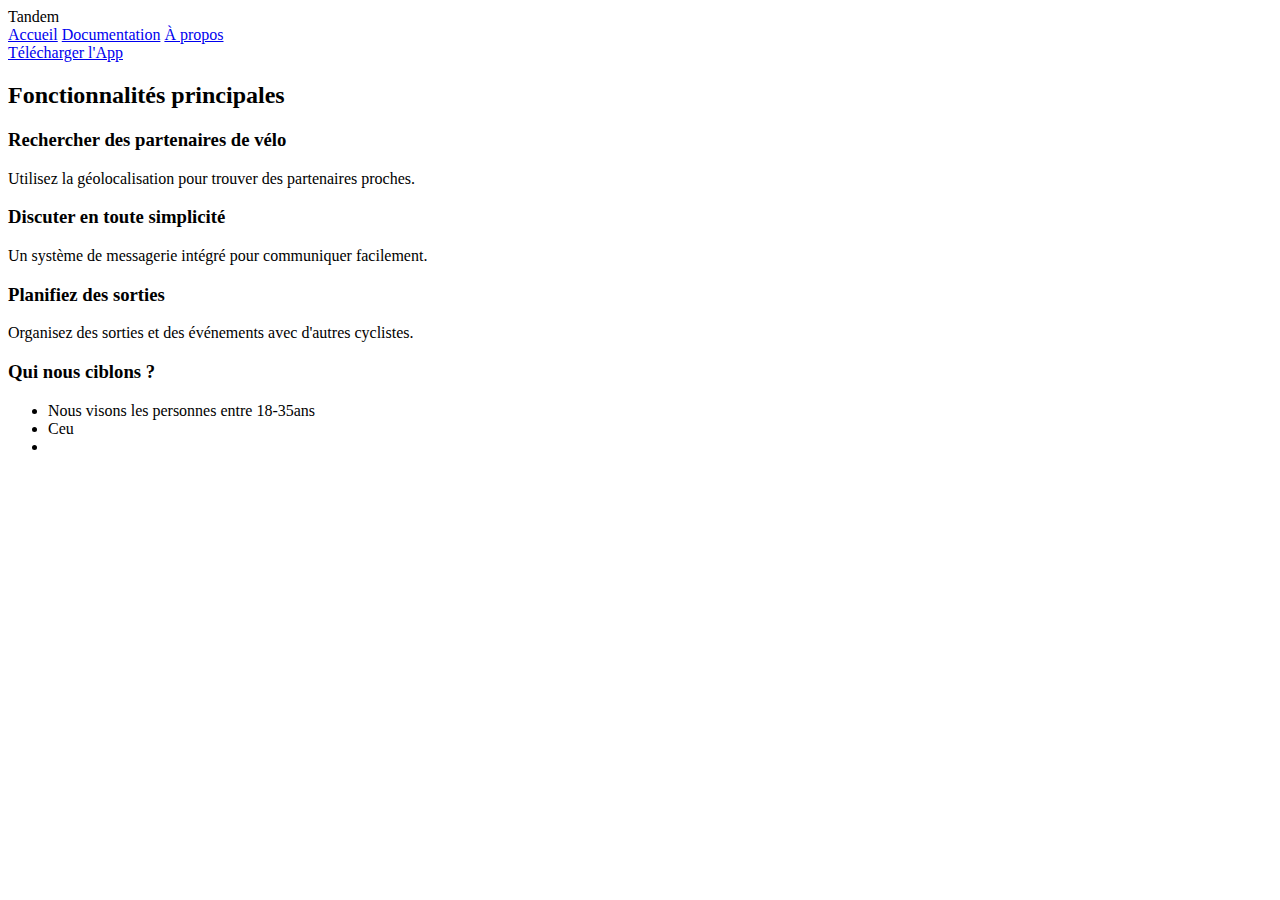
==== doc.html @ 04543745 "UPJ3" ====
<!DOCTYPE html>
<html>
  <head>
    <meta charset="utf-8" />
    <meta name="viewport" content="width=device-width" />
    <title>Projet - Documentation</title>
    <link href="style.css" rel="stylesheet" type="text/css" />
    <link href="doc.css" rel="stylesheet" type="text/css" />
  </head>
  <header class="header">
    <div class="container">
      <div class="logo">Tandem</div>
      <nav class="nav">
        <a href="#">Accueil</a>
        <a href="#">Documentation</a>
        <a href="#">À propos</a>
      </nav>
      <a href="#">Télécharger l'App</a>
    </div>
  </header>

  <section id="fonction">
    <h2>Fonctionnalités principales</h2>
    <div>
      <article>
        <h3>Rechercher des partenaires de vélo</h3>
        <p>Utilisez la géolocalisation pour trouver des partenaires proches.</p>
      </article>
      <article>
        <h3>Discuter en toute simplicité</h3>
        <p>Un système de messagerie intégré pour communiquer facilement.</p>
      </article>
      <article>
        <h3>Planifiez des sorties</h3>
        <p>Organisez des sorties et des événements avec d'autres cyclistes.</p>
      </article>
    </div>
  </section>



  <section id="Cibles">
    <h3>Qui nous ciblons ?</h3>
    <ul>
       <li>Nous visons les personnes entre 18-35ans</li>
       <li>Ceu</li>
       <li></li>
      
    </ul>

   

 </section>


  












</html>
---- style.css ----
:root{
  --primary-color: #;
  
  
}

html {
  height: 100%;
  width: 100%;
}
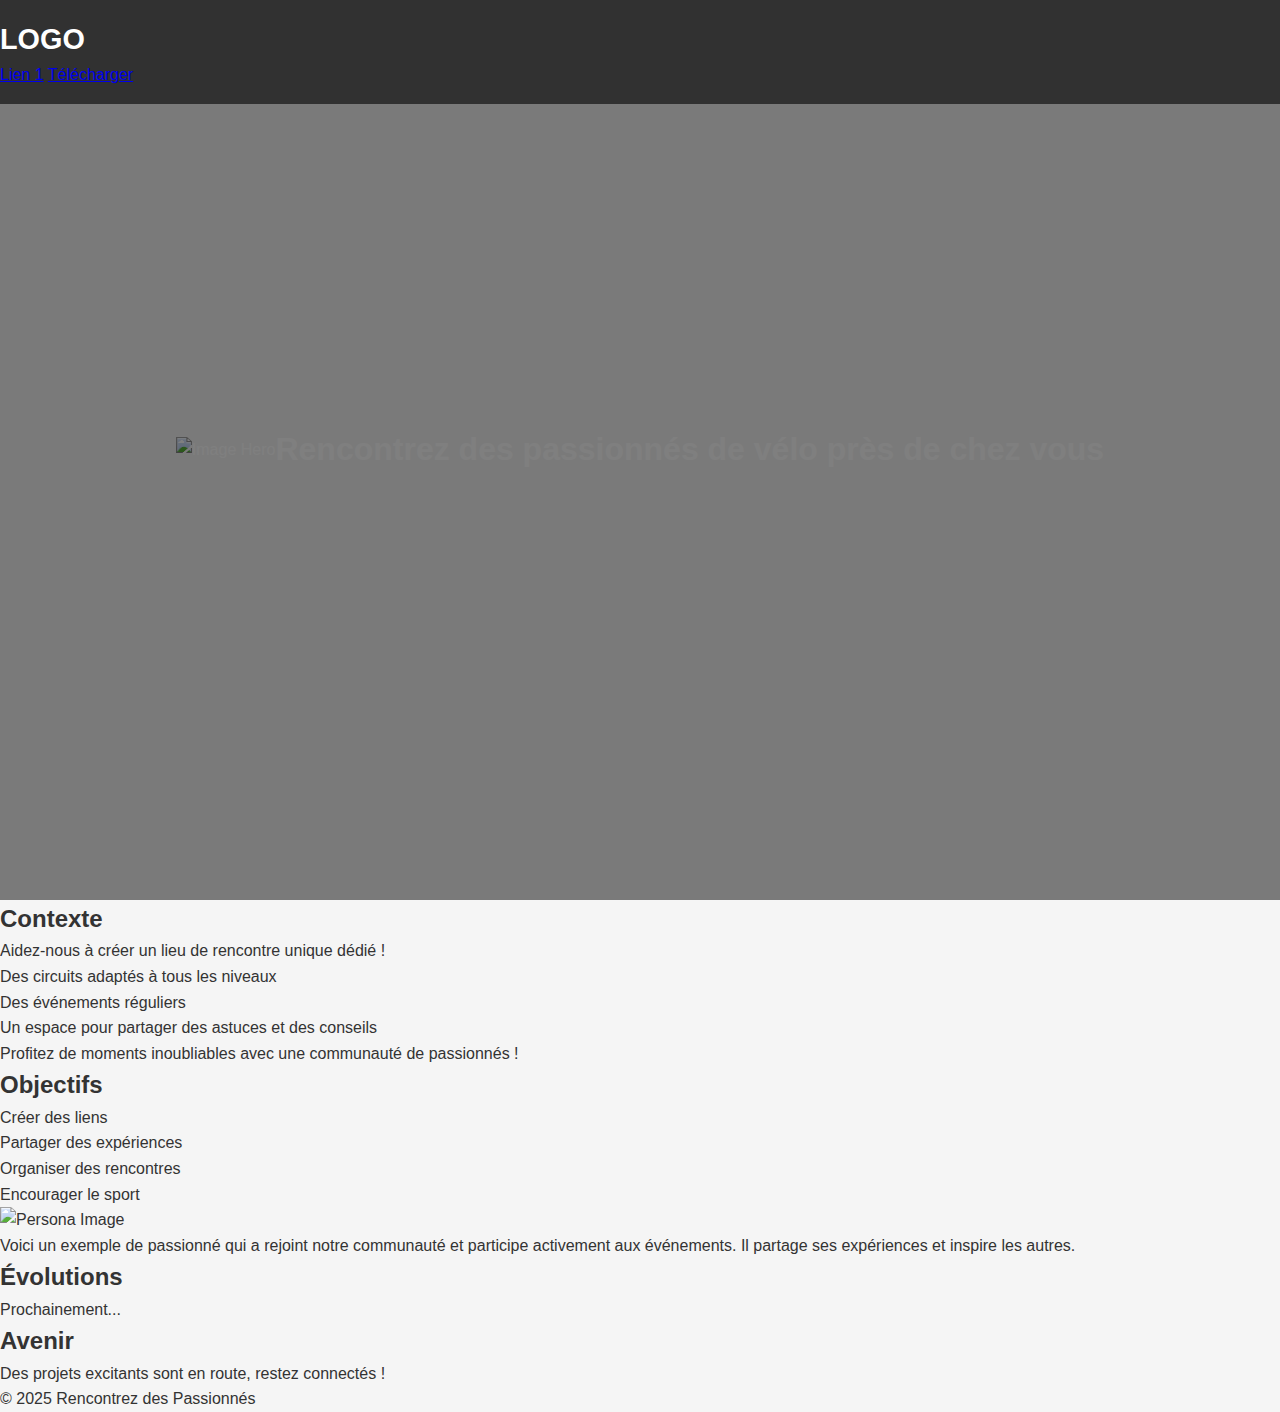
==== commit 55440014: "update J4" ====
--- a/doc.html
+++ b/doc.html
@@ -1,69 +1,63 @@
-<!DOCTYPE html>
-<html>
-  <head>
-    <meta charset="utf-8" />
-    <meta name="viewport" content="width=device-width" />
-    <title>Projet - Documentation</title>
-    <link href="style.css" rel="stylesheet" type="text/css" />
-    <link href="doc.css" rel="stylesheet" type="text/css" />
-  </head>
-  <header class="header">
-    <div class="container">
-      <div class="logo">Tandem</div>
-      <nav class="nav">
-        <a href="#">Accueil</a>
-        <a href="#">Documentation</a>
-        <a href="#">À propos</a>
-      </nav>
-      <a href="#">Télécharger l'App</a>
-    </div>
-  </header>
+<html lang="fr">
+<head>
+    <meta charset="UTF-8">
+    <meta name="viewport" content="width=device-width, initial-scale=1.0">
+    <title>Rencontrez des Passionnés</title>
+    <link rel="stylesheet" href="style.css">
+</head>
+<body>
+    <header class="header">
+        <div class="logo">LOGO</div>
+        <nav>
+            <a href="#">Lien 1</a>
+            <a href="#">Télécharger</a>
+        </nav>
+    </header>
 
-  <section id="fonction">
-    <h2>Fonctionnalités principales</h2>
-    <div>
-      <article>
-        <h3>Rechercher des partenaires de vélo</h3>
-        <p>Utilisez la géolocalisation pour trouver des partenaires proches.</p>
-      </article>
-      <article>
-        <h3>Discuter en toute simplicité</h3>
-        <p>Un système de messagerie intégré pour communiquer facilement.</p>
-      </article>
-      <article>
-        <h3>Planifiez des sorties</h3>
-        <p>Organisez des sorties et des événements avec d'autres cyclistes.</p>
-      </article>
-    </div>
-  </section>
+    <section class="hero">
+        <img src="https://via.placeholder.com/1200x400" alt="Image Hero">
+        <div class="hero-text">
+            <h1>Rencontrez des passionnés de vélo près de chez vous</h1>
+        </div>
+    </section>
 
+    <section class="context">
+        <h2>Contexte</h2>
+        <p>Aidez-nous à créer un lieu de rencontre unique dédié !</p>
+        <ul>
+            <li>Des circuits adaptés à tous les niveaux</li>
+            <li>Des événements réguliers</li>
+            <li>Un espace pour partager des astuces et des conseils</li>
+        </ul>
+        <p>Profitez de moments inoubliables avec une communauté de passionnés !</p>
+    </section>
 
+    <section class="goals">
+        <h2>Objectifs</h2>
+        <div class="goals-container">
+            <div class="goal">Créer des liens</div>
+            <div class="goal">Partager des expériences</div>
+            <div class="goal">Organiser des rencontres</div>
+            <div class="goal">Encourager le sport</div>
+        </div>
+        <div class="persona">
+            <img src="https://via.placeholder.com/300x200" alt="Persona Image">
+            <p>Voici un exemple de passionné qui a rejoint notre communauté et participe activement aux événements. Il partage ses expériences et inspire les autres.</p>
+        </div>
+    </section>
 
-  <section id="Cibles">
-    <h3>Qui nous ciblons ?</h3>
-    <ul>
-       <li>Nous visons les personnes entre 18-35ans</li>
-       <li>Ceu</li>
-       <li></li>
-      
-    </ul>
+    <section class="evolutions">
+        <h2>Évolutions</h2>
+        <p>Prochainement...</p>
+    </section>
 
-   
+    <section class="avenir">
+        <h2>Avenir</h2>
+        <p>Des projets excitants sont en route, restez connectés !</p>
+    </section>
 
- </section>
-
-
-  
-
-
-
-
-
-
-
-
-
-
-
-
-</html>
+    <footer class="footer">
+        <p>&copy; 2025 Rencontrez des Passionnés</p>
+    </footer>
+</body>
+</html>--- a/style.css
+++ b/style.css
@@ -1,11 +1,226 @@
-:root{
-  --primary-color: #;
-  
-  
-}
-
-html {
+/* RESET DE BASE */
+* {
+  margin: 0;
+  padding: 0;
+  box-sizing: border-box;
+  scroll-behavior: smooth; /* Défilement doux */
+}
+
+body {
+  font-family: Arial, sans-serif;
+  line-height: 1.6;
+  color: #333;
+  background-color: #f5f5f5;
+  margin: 0;
+  overflow-x: hidden; /* Pas de défilement horizontal */
+}
+
+/* CONTAINER */
+.container {
+  width: 90%;
+  max-width: 1200px;
+  margin: 0 auto;
+}
+
+/* HEADER */
+.header {
+  position: absolute; /* Navigation par-dessus la Hero */
+  top: 0;
+  left: 0;
+  width: 100%;
+  background: rgba(0, 0, 0, 0.6); /* Semi-transparent */
+  padding: 1rem 0;
+  color: white;
+  z-index: 10; /* S'assurer qu'elle reste au-dessus */
+  transition: background 0.3s ease; /* Effet au défilement */
+}
+
+.header.scrolled {
+  background: rgba(0, 0, 0, 0.9); /* Plus foncé en défilement */
+  box-shadow: 0 2px 5px rgba(0, 0, 0, 0.2);
+}
+
+.header .container {
+  display: flex;
+  justify-content: space-between;
+  align-items: center;
+}
+
+.header .logo {
+  font-size: 1.8rem;
+  font-weight: bold;
+  transition: color 0.3s ease;
+}
+
+.header.scrolled .logo {
+  color: #58C1B2; /* Change la couleur quand on défile */
+}
+
+.header .nav {
+  display: flex;
+}
+
+.header .nav a {
+  color: white;
+  text-decoration: none;
+  margin: 0 1rem;
+  font-size: 1rem;
+  transition: color 0.3s ease;
+}
+
+.header.scrolled .nav a {
+  color: #58C1B2;
+}
+
+.header .nav a:hover {
+  text-decoration: underline;
+}
+
+/* SECTION HERO */
+.hero {
+  position: relative;
+  height: 100vh;
+  background: url('images/hero-background.jpg') no-repeat center center/cover;
+  color: white;
+  display: flex;
+  justify-content: center;
+  align-items: center;
+  text-align: center;
+  padding: 2rem;
+}
+
+.hero::before {
+  content: "";
+  position: absolute;
+  top: 0;
+  left: 0;
+  width: 100%;
   height: 100%;
-  width: 100%;
-}
-
+  background: rgba(0, 0, 0, 0.5);
+  z-index: 1;
+}
+
+.hero h2,
+.hero p,
+.hero .btn-group {
+  position: relative;
+  z-index: 2;
+  opacity: 0; /* Masqué par défaut */
+  transform: translateY(20px); /* Décalage vertical initial */
+  animation: fadeIn 1s ease forwards; /* Animation d'apparition */
+}
+
+.hero h2 {
+  font-size: 3rem;
+  margin-bottom: 1rem;
+  animation-delay: 0.3s;
+}
+
+.hero .hero-subtitle {
+  font-size: 1.2rem;
+  margin-bottom: 2rem;
+  animation-delay: 0.6s;
+}
+
+.hero .btn-group a {
+  display: inline-block;
+  background: white;
+  color: #58C1B2;
+  padding: 0.8rem 1.5rem;
+  margin: 0.5rem;
+  text-decoration: none;
+  font-weight: bold;
+  border-radius: 5px;
+  transition: background 0.3s ease, transform 0.3s ease;
+  animation-delay: 0.9s;
+}
+
+.hero .btn-group a:hover {
+  background: #44A89A;
+  color: white;
+  transform: scale(1.1); /* Agrandit légèrement */
+}
+
+/* SECTION FONCTIONNALITÉS */
+.features {
+  background: #f9f9f9;
+  padding: 3rem 1rem;
+  opacity: 0; /* Masqué par défaut */
+  transform: translateY(20px); /* Décalage initial */
+  animation: fadeIn 1.5s ease forwards; /* Apparition progressive */
+}
+
+.features h2 {
+  text-align: center;
+  margin-bottom: 2rem;
+  font-size: 2rem;
+}
+
+.features-grid {
+  display: grid;
+  grid-template-columns: repeat(auto-fit, minmax(300px, 1fr));
+  gap: 2rem;
+}
+
+.feature-item {
+  text-align: center;
+  background: white;
+  padding: 1.5rem;
+  border-radius: 10px;
+  box-shadow: 0 4px 6px rgba(0, 0, 0, 0.1);
+  transition: transform 0.3s ease, box-shadow 0.3s ease;
+}
+
+.feature-item:hover {
+  transform: translateY(-10px); /* Légèrement en hauteur */
+  box-shadow: 0 6px 10px rgba(0, 0, 0, 0.2);
+}
+
+.feature-item img {
+  max-width: 60px;
+  margin-bottom: 1rem;
+}
+
+.feature-item h3 {
+  font-size: 1.2rem;
+  margin-bottom: 1rem;
+}
+
+/* SECTION AVIS */
+.reviews {
+  background: #f9f9f9;
+  padding: 3rem 1rem;
+  opacity: 0; /* Masqué par défaut */
+  transform: translateY(20px); /* Décalage initial */
+  animation: fadeIn 1.5s ease forwards; /* Apparition progressive */
+}
+
+.review {
+  background: white;
+  padding: 1.5rem;
+  border-radius: 10px;
+  display: flex;
+  align-items: center;
+  box-shadow: 0 4px 6px rgba(0, 0, 0, 0.1);
+  transition: transform 0.3s ease;
+}
+
+.review:hover {
+  transform: scale(1.05); /* Zoom léger */
+}
+
+.review img {
+  width: 80px;
+  height: 80px;
+  border-radius: 50%;
+  object-fit: cover;
+  margin-right: 1rem;
+}
+
+/* ANIMATIONS */
+@keyframes fadeIn {
+  to {
+    opacity: 1;
+    transform: translateY(0);
+  }
+}
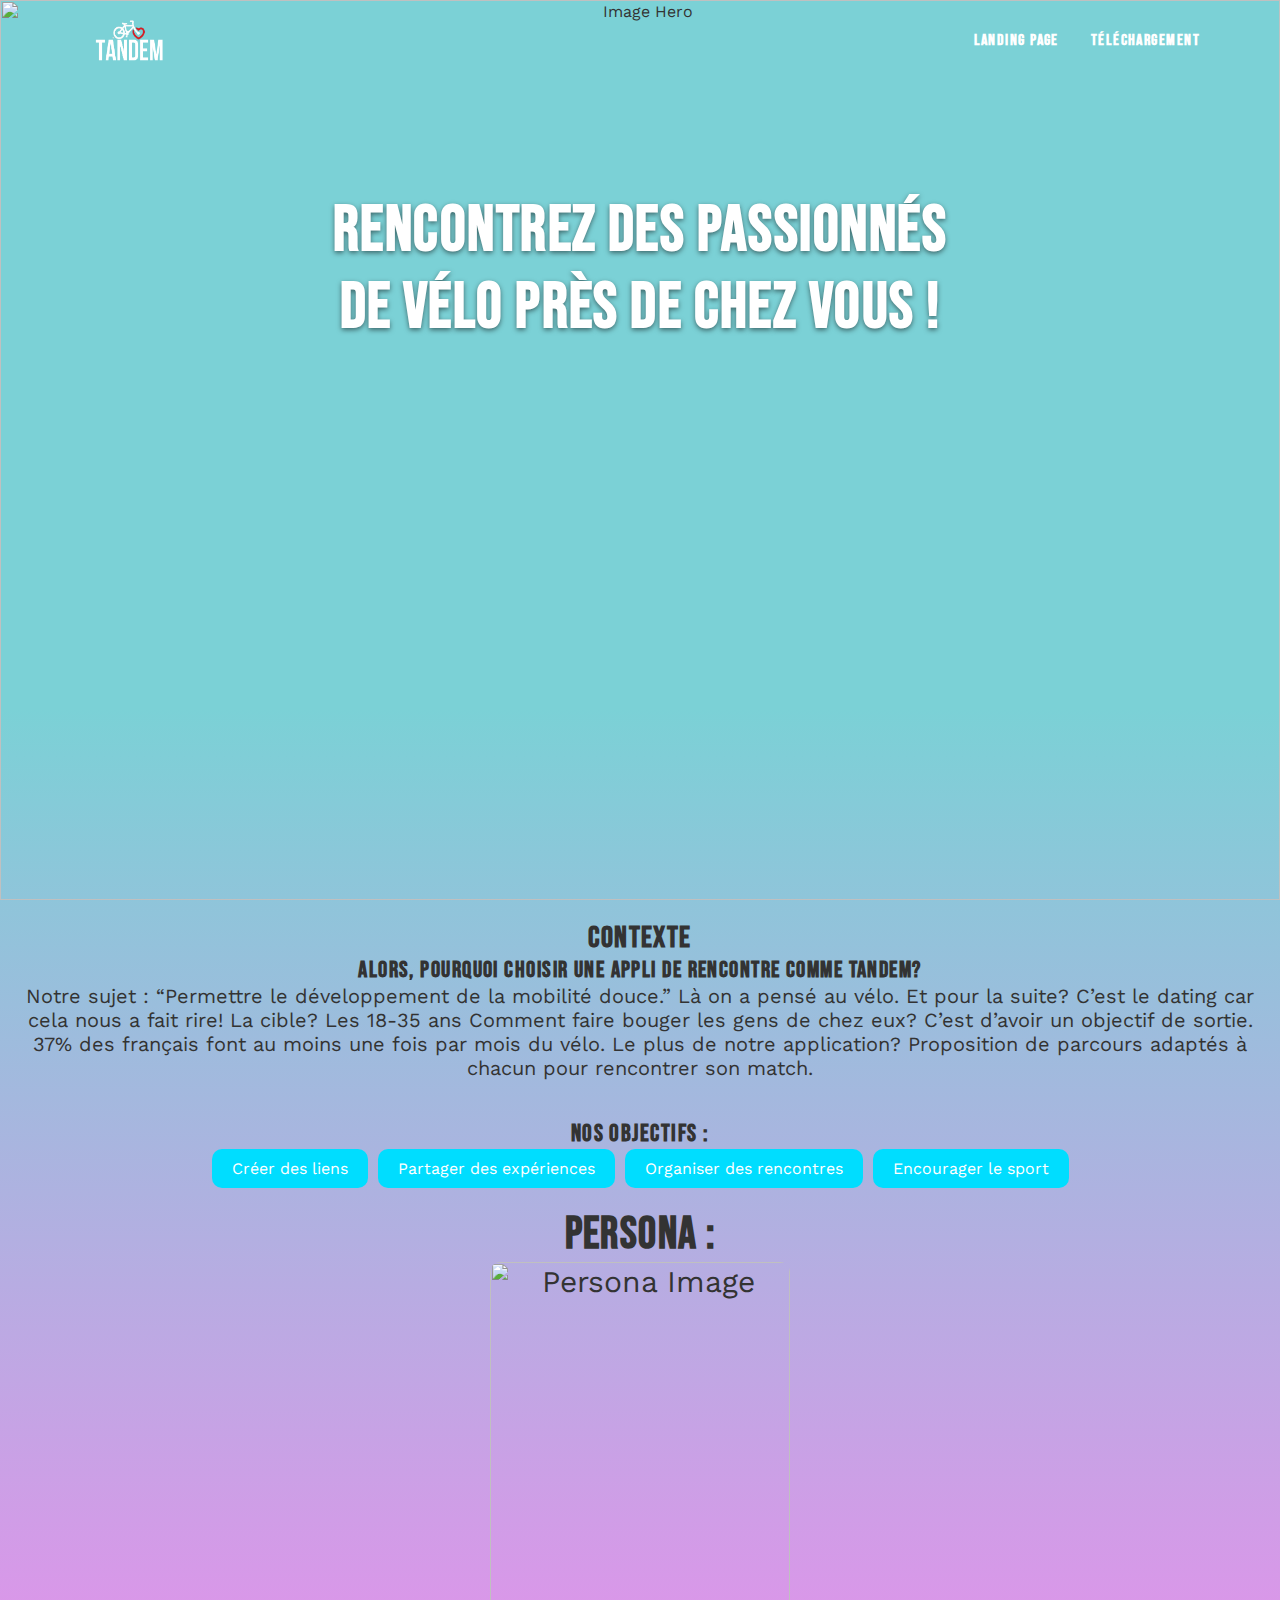
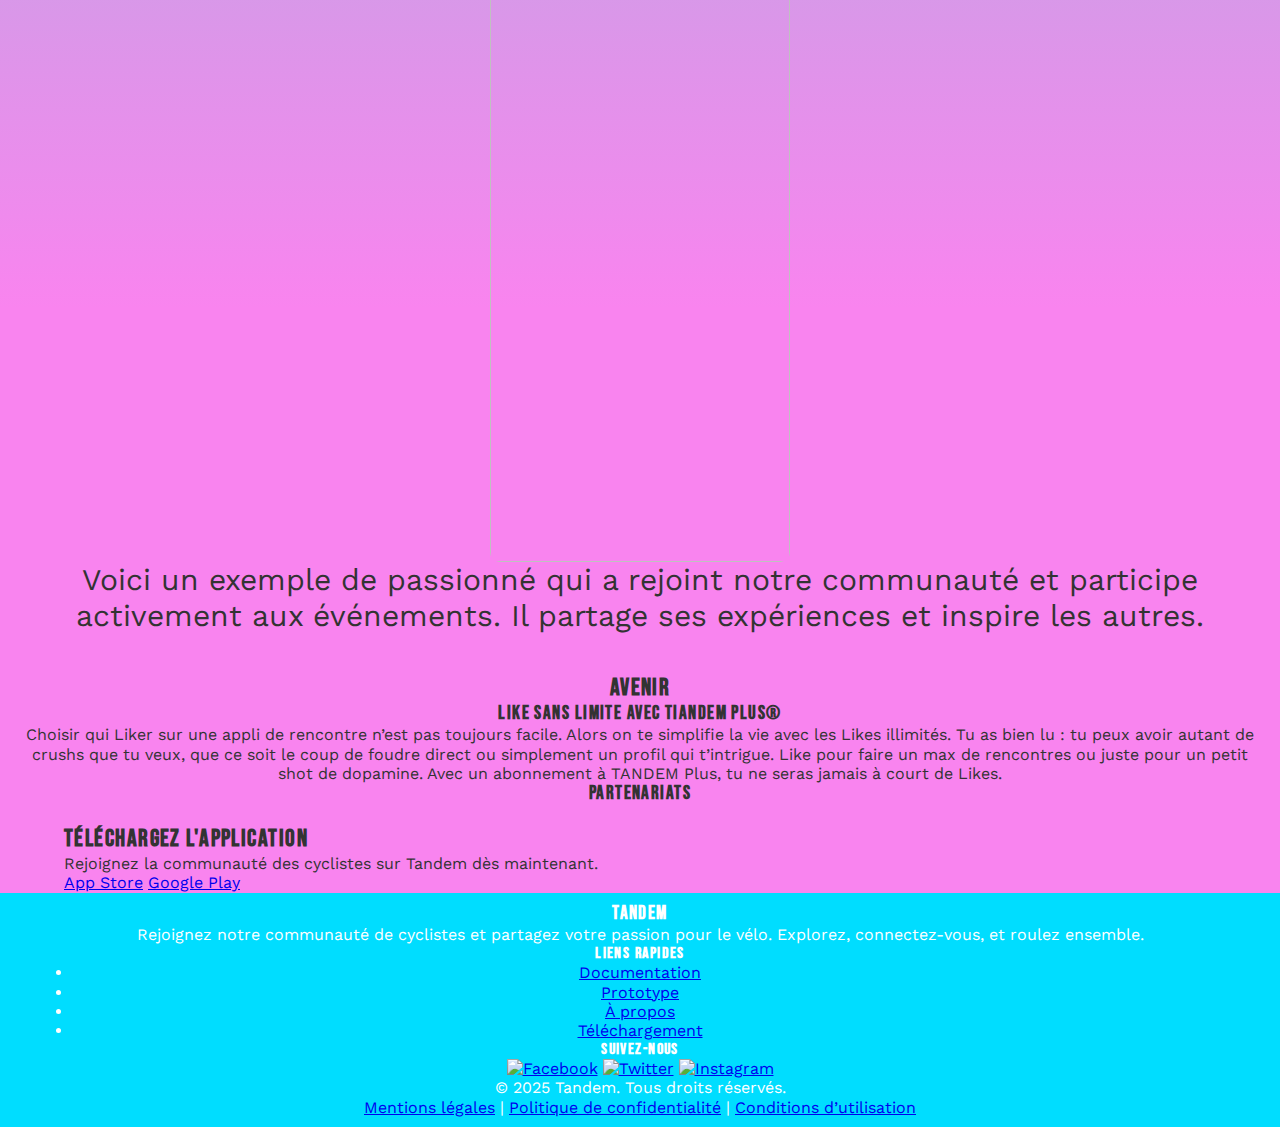
==== commit 6615e5ec: "upJ5" ====
--- a/doc.html
+++ b/doc.html
@@ -3,37 +3,49 @@
     <meta charset="UTF-8">
     <meta name="viewport" content="width=device-width, initial-scale=1.0">
     <title>Rencontrez des Passionnés</title>
+    <link rel="stylesheet" href="doc.css">
     <link rel="stylesheet" href="style.css">
 </head>
 <body>
-    <header class="header">
-        <div class="logo">LOGO</div>
-        <nav>
-            <a href="#">Lien 1</a>
-            <a href="#">Télécharger</a>
-        </nav>
-    </header>
+      <header class="header">
+    <div class="container">
+      <img src="images/logo.png" alt="Logo Tandem" class="logo">
+      <nav class="nav">
+        <a href="index.html">Landing page</a>
+        <a href="#download">Téléchargement</a>
+      </nav>
+    </div>
+  </header>
 
     <section class="hero">
-        <img src="https://via.placeholder.com/1200x400" alt="Image Hero">
+        <img src="https://i.ibb.co/S7x0X6sx/E13-BC124-74-B0-402-A-ABCC-D6-E49-F638827.jpg" alt="Image Hero">
         <div class="hero-text">
-            <h1>Rencontrez des passionnés de vélo près de chez vous</h1>
+            <h1>Rencontrez des passionnés de vélo près de chez vous !</h1>
         </div>
     </section>
 
     <section class="context">
         <h2>Contexte</h2>
-        <p>Aidez-nous à créer un lieu de rencontre unique dédié !</p>
-        <ul>
-            <li>Des circuits adaptés à tous les niveaux</li>
-            <li>Des événements réguliers</li>
-            <li>Un espace pour partager des astuces et des conseils</li>
-        </ul>
-        <p>Profitez de moments inoubliables avec une communauté de passionnés !</p>
+        <h3>Alors, pourquoi choisir une appli de rencontre comme TANDEM? </h3>
+        <p>Notre sujet :  “Permettre le développement de la mobilité douce.” 
+          Là on a pensé au vélo. 
+          Et pour la suite?  C’est le dating car cela nous a fait rire! 
+          
+          La cible? Les 18-35 ans 
+          
+          Comment faire bouger les gens de chez eux? C’est d’avoir un objectif de sortie.  
+          
+          37% des français font au moins une fois par mois du vélo.
+          
+          Le plus de notre application?
+          
+           Proposition de parcours adaptés à chacun pour rencontrer son match. 
+          
+          </p>
     </section>
 
     <section class="goals">
-        <h2>Objectifs</h2>
+        <h2>Nos Objectifs :</h2>
         <div class="goals-container">
             <div class="goal">Créer des liens</div>
             <div class="goal">Partager des expériences</div>
@@ -41,23 +53,72 @@
             <div class="goal">Encourager le sport</div>
         </div>
         <div class="persona">
-            <img src="https://via.placeholder.com/300x200" alt="Persona Image">
+            <h2>Persona :</h2>
+            <img src="https://i.ibb.co/nMdPJXLh/image-removebg-preview.png" alt="Persona Image">
             <p>Voici un exemple de passionné qui a rejoint notre communauté et participe activement aux événements. Il partage ses expériences et inspire les autres.</p>
         </div>
     </section>
 
-    <section class="evolutions">
-        <h2>Évolutions</h2>
-        <p>Prochainement...</p>
-    </section>
-
     <section class="avenir">
         <h2>Avenir</h2>
-        <p>Des projets excitants sont en route, restez connectés !</p>
+        <h3>Like sans limite avec TiANDEM Plus®</h3>
+        <p>Choisir qui Liker sur une appli de rencontre n’est pas toujours facile. Alors on te simplifie la vie avec les Likes illimités. 
+          Tu as bien lu : tu peux avoir autant de crushs que tu veux, que ce soit le coup de foudre direct ou simplement un profil qui t’intrigue. Like pour faire un max de rencontres ou juste pour un petit shot de dopamine. Avec un abonnement à TANDEM Plus, tu ne seras jamais à court de Likes.</p>
+        <h3>PARTENARIATS  </h3>
+    
+        </section>
+
+    <section id="download" class="download">
+      <div class="container">
+        <h2>Téléchargez l'application</h2>
+        <p>Rejoignez la communauté des cyclistes sur Tandem dès maintenant.</p>
+        <div class="btn-group">
+          <a href="#" class="btn btn-secondary">App Store</a>
+          <a href="#" class="btn btn-secondary">Google Play</a>
+        </div>
+      </div>
     </section>
-
+  
     <footer class="footer">
-        <p>&copy; 2025 Rencontrez des Passionnés</p>
+      <div class="container">
+        <!-- Grille principale -->
+        <div class="footer-grid">
+          <!-- Bloc description -->
+          <div>
+            <h3>Tandem</h3>
+            <p>Rejoignez notre communauté de cyclistes et partagez votre passion pour le vélo. Explorez, connectez-vous, et roulez ensemble.</p>
+          </div>
+          <!-- Bloc liens rapides -->
+          <div>
+            <h4>Liens rapides</h4>
+            <ul>
+              <li><a href="#documentation">Documentation</a></li>
+              <li><a href="#prototype">Prototype</a></li>
+              <li><a href="#about">À propos</a></li>
+              <li><a href="#download">Téléchargement</a></li>
+            </ul>
+          </div>
+          <!-- Bloc réseaux sociaux -->
+          <div>
+            <h4>Suivez-nous</h4>
+            <div class="footer-social">
+              <a href="#"><img src="images/icon-facebook.png" alt="Facebook"></a>
+              <a href="#"><img src="images/icon-twitter.png" alt="Twitter"></a>
+              <a href="#"><img src="images/icon-instagram.png" alt="Instagram"></a>
+            </div>
+          </div>
+        </div>
+        <!-- Bas du footer -->
+        <div class="footer-bottom">
+          <p>&copy; 2025 Tandem. Tous droits réservés.</p>
+          <p>
+            <a href="#">Mentions légales</a> | 
+            <a href="#">Politique de confidentialité</a> | 
+            <a href="#">Conditions d’utilisation</a>
+          </p>
+        </div>
+      </div>
     </footer>
-</body>
-</html>+    
+  </body>
+  </html>--- a/doc.css
+++ b/doc.css
@@ -0,0 +1,131 @@
+/* Style.css */
+/*fedi nav*/
+/* HEADER */
+.header {
+  position: absolute; /* Navigation par-dessus la Hero */
+  top: 0;
+  left: 0;
+  width: 100%;
+  padding: 1rem 0;
+  z-index: 10; /* S'assurer qu'elle reste au-dessus */
+  transition: background 0.3s ease; /* Effet de transition pour le défilement */
+}
+
+.header .container {
+  display: flex;
+  justify-content: space-between; /* Espacement entre le logo et les liens */
+  align-items: center; /* Centre le contenu verticalement */
+}
+
+.header .logo {
+  height: 50px; /* Taille du logo */
+  padding-left: 30px;
+}
+
+.header .nav {
+  display: flex; /* Affiche les liens côte à côte */
+}
+
+.header .nav a {
+  color: white;
+  text-decoration: none;
+  margin: 0 1rem;
+  font-size: 1rem;
+  font-weight: bold;
+  position: relative; /* Nécessaire pour l'effet souligné */
+  transition: color 0.3s ease; /* Douce transition pour la couleur */
+}
+
+.header .nav a::after {
+  content: ""; /* Crée une ligne pour souligner */
+  position: absolute;
+  bottom: -5px; /* Position sous le texte */
+  left: 0;
+  width: 0; /* Ligne masquée par défaut */
+  height: 2px; /* Épaisseur de la ligne */
+  background: #58C1B2; /* Couleur de la ligne */
+  transition: width 0.3s ease; /* Animation de la largeur */
+}
+
+.header .nav a:hover::after {
+  width: 100%; /* Affiche la ligne au survol */
+}
+
+.header .nav a:hover {
+  color: #58C1B2; /* Change la couleur du texte au survol */
+}
+
+
+.hero {
+    position: relative;
+    text-align: center;
+}
+
+.hero img {
+    width: 100%;
+    height: auto;
+}
+
+.hero-text {
+    position: absolute;
+    top: 30%;
+    left: 50%;
+    font-size:  200%;
+    transform: translate(-50%, -50%);
+    color: white;
+    text-shadow: 0 2px 5px rgba(0, 0, 0, 0.5);
+}
+
+.context, .goals, .evolutions, .avenir {
+    padding: 20px;
+    text-align: center;
+}
+
+.context {
+    font-size: 20px;
+    text-align: center;
+}
+
+.context ul {
+    list-style: none;
+    padding: 0;
+    font-size: 30px;
+}
+
+.context ul li {
+    margin: 10px 0;
+    font-size: 25px;
+}
+
+.goals-container {
+    display: flex;
+    justify-content: center;
+    flex-wrap: wrap;
+    gap: 10px;
+}
+
+.goal {
+    background: linear-gradient(45deg, rgb(0, 221, 255), rgb(0, 221, 255));
+    color: white;
+    padding: 10px 20px;
+    border-radius: 10px;
+}
+
+.persona {
+    font-size: 30px;
+    margin-top: 20px;
+    text-align: center;
+}
+
+.persona img {
+    width: 100%;
+    max-width: 300px;
+    border-radius: 10px;
+}
+
+.footer {
+    background-color: rgb(0, 221, 255);
+    color: white;
+    padding: 10px;
+    text-align: center;
+}
--- a/style.css
+++ b/style.css
@@ -1,3 +1,7 @@
+
+@import url('https://fonts.googleapis.com/css2?family=Bebas+Neue&display=swap');
+@import url('https://fonts.googleapis.com/css2?family=Work+Sans:ital,wght@0,100..900;1,100..900&display=swap');
+
 /* RESET DE BASE */
 * {
   margin: 0;
@@ -6,14 +10,27 @@
   scroll-behavior: smooth; /* Défilement doux */
 }
 
+
+:root {
+  --font-family-title : "Bebas Neue", serif;
+  --font-family-text : "Work Sans", serif;
+}
+
 body {
-  font-family: Arial, sans-serif;
-  line-height: 1.6;
+  font-family: var(--font-family-text);
+  line-height: 1.2;
   color: #333;
-  background-color: #f5f5f5;
+  background: rgb(123,209,214);
+  background: linear-gradient(180deg, rgba(123,209,214,1) 26%, rgba(249,132,239,1) 70%);
   margin: 0;
   overflow-x: hidden; /* Pas de défilement horizontal */
 }
+
+h1, h2, h3, h4, h5, nav a{
+  font-family: var(--font-family-title);
+  letter-spacing: 0.09rem;
+}
+
 
 /* CONTAINER */
 .container {
@@ -21,206 +38,3 @@
   max-width: 1200px;
   margin: 0 auto;
 }
-
-/* HEADER */
-.header {
-  position: absolute; /* Navigation par-dessus la Hero */
-  top: 0;
-  left: 0;
-  width: 100%;
-  background: rgba(0, 0, 0, 0.6); /* Semi-transparent */
-  padding: 1rem 0;
-  color: white;
-  z-index: 10; /* S'assurer qu'elle reste au-dessus */
-  transition: background 0.3s ease; /* Effet au défilement */
-}
-
-.header.scrolled {
-  background: rgba(0, 0, 0, 0.9); /* Plus foncé en défilement */
-  box-shadow: 0 2px 5px rgba(0, 0, 0, 0.2);
-}
-
-.header .container {
-  display: flex;
-  justify-content: space-between;
-  align-items: center;
-}
-
-.header .logo {
-  font-size: 1.8rem;
-  font-weight: bold;
-  transition: color 0.3s ease;
-}
-
-.header.scrolled .logo {
-  color: #58C1B2; /* Change la couleur quand on défile */
-}
-
-.header .nav {
-  display: flex;
-}
-
-.header .nav a {
-  color: white;
-  text-decoration: none;
-  margin: 0 1rem;
-  font-size: 1rem;
-  transition: color 0.3s ease;
-}
-
-.header.scrolled .nav a {
-  color: #58C1B2;
-}
-
-.header .nav a:hover {
-  text-decoration: underline;
-}
-
-/* SECTION HERO */
-.hero {
-  position: relative;
-  height: 100vh;
-  background: url('images/hero-background.jpg') no-repeat center center/cover;
-  color: white;
-  display: flex;
-  justify-content: center;
-  align-items: center;
-  text-align: center;
-  padding: 2rem;
-}
-
-.hero::before {
-  content: "";
-  position: absolute;
-  top: 0;
-  left: 0;
-  width: 100%;
-  height: 100%;
-  background: rgba(0, 0, 0, 0.5);
-  z-index: 1;
-}
-
-.hero h2,
-.hero p,
-.hero .btn-group {
-  position: relative;
-  z-index: 2;
-  opacity: 0; /* Masqué par défaut */
-  transform: translateY(20px); /* Décalage vertical initial */
-  animation: fadeIn 1s ease forwards; /* Animation d'apparition */
-}
-
-.hero h2 {
-  font-size: 3rem;
-  margin-bottom: 1rem;
-  animation-delay: 0.3s;
-}
-
-.hero .hero-subtitle {
-  font-size: 1.2rem;
-  margin-bottom: 2rem;
-  animation-delay: 0.6s;
-}
-
-.hero .btn-group a {
-  display: inline-block;
-  background: white;
-  color: #58C1B2;
-  padding: 0.8rem 1.5rem;
-  margin: 0.5rem;
-  text-decoration: none;
-  font-weight: bold;
-  border-radius: 5px;
-  transition: background 0.3s ease, transform 0.3s ease;
-  animation-delay: 0.9s;
-}
-
-.hero .btn-group a:hover {
-  background: #44A89A;
-  color: white;
-  transform: scale(1.1); /* Agrandit légèrement */
-}
-
-/* SECTION FONCTIONNALITÉS */
-.features {
-  background: #f9f9f9;
-  padding: 3rem 1rem;
-  opacity: 0; /* Masqué par défaut */
-  transform: translateY(20px); /* Décalage initial */
-  animation: fadeIn 1.5s ease forwards; /* Apparition progressive */
-}
-
-.features h2 {
-  text-align: center;
-  margin-bottom: 2rem;
-  font-size: 2rem;
-}
-
-.features-grid {
-  display: grid;
-  grid-template-columns: repeat(auto-fit, minmax(300px, 1fr));
-  gap: 2rem;
-}
-
-.feature-item {
-  text-align: center;
-  background: white;
-  padding: 1.5rem;
-  border-radius: 10px;
-  box-shadow: 0 4px 6px rgba(0, 0, 0, 0.1);
-  transition: transform 0.3s ease, box-shadow 0.3s ease;
-}
-
-.feature-item:hover {
-  transform: translateY(-10px); /* Légèrement en hauteur */
-  box-shadow: 0 6px 10px rgba(0, 0, 0, 0.2);
-}
-
-.feature-item img {
-  max-width: 60px;
-  margin-bottom: 1rem;
-}
-
-.feature-item h3 {
-  font-size: 1.2rem;
-  margin-bottom: 1rem;
-}
-
-/* SECTION AVIS */
-.reviews {
-  background: #f9f9f9;
-  padding: 3rem 1rem;
-  opacity: 0; /* Masqué par défaut */
-  transform: translateY(20px); /* Décalage initial */
-  animation: fadeIn 1.5s ease forwards; /* Apparition progressive */
-}
-
-.review {
-  background: white;
-  padding: 1.5rem;
-  border-radius: 10px;
-  display: flex;
-  align-items: center;
-  box-shadow: 0 4px 6px rgba(0, 0, 0, 0.1);
-  transition: transform 0.3s ease;
-}
-
-.review:hover {
-  transform: scale(1.05); /* Zoom léger */
-}
-
-.review img {
-  width: 80px;
-  height: 80px;
-  border-radius: 50%;
-  object-fit: cover;
-  margin-right: 1rem;
-}
-
-/* ANIMATIONS */
-@keyframes fadeIn {
-  to {
-    opacity: 1;
-    transform: translateY(0);
-  }
-}
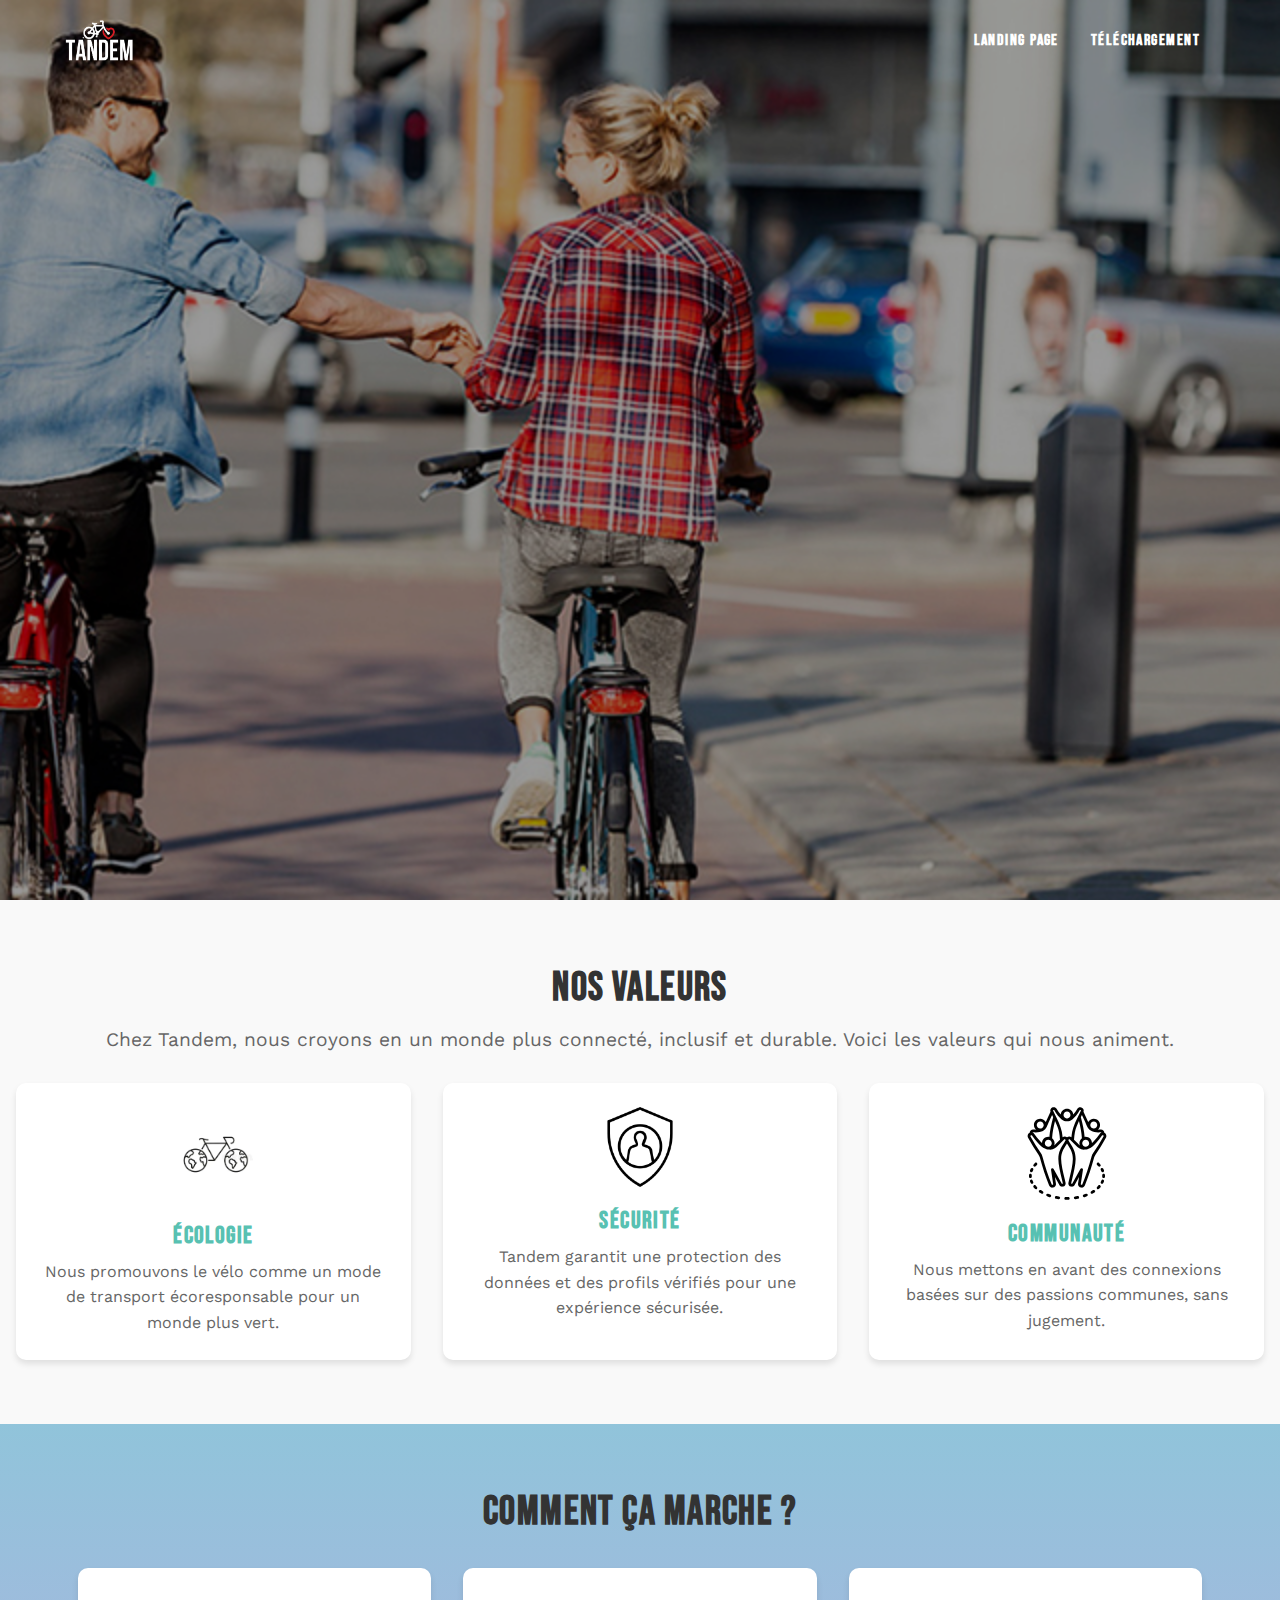
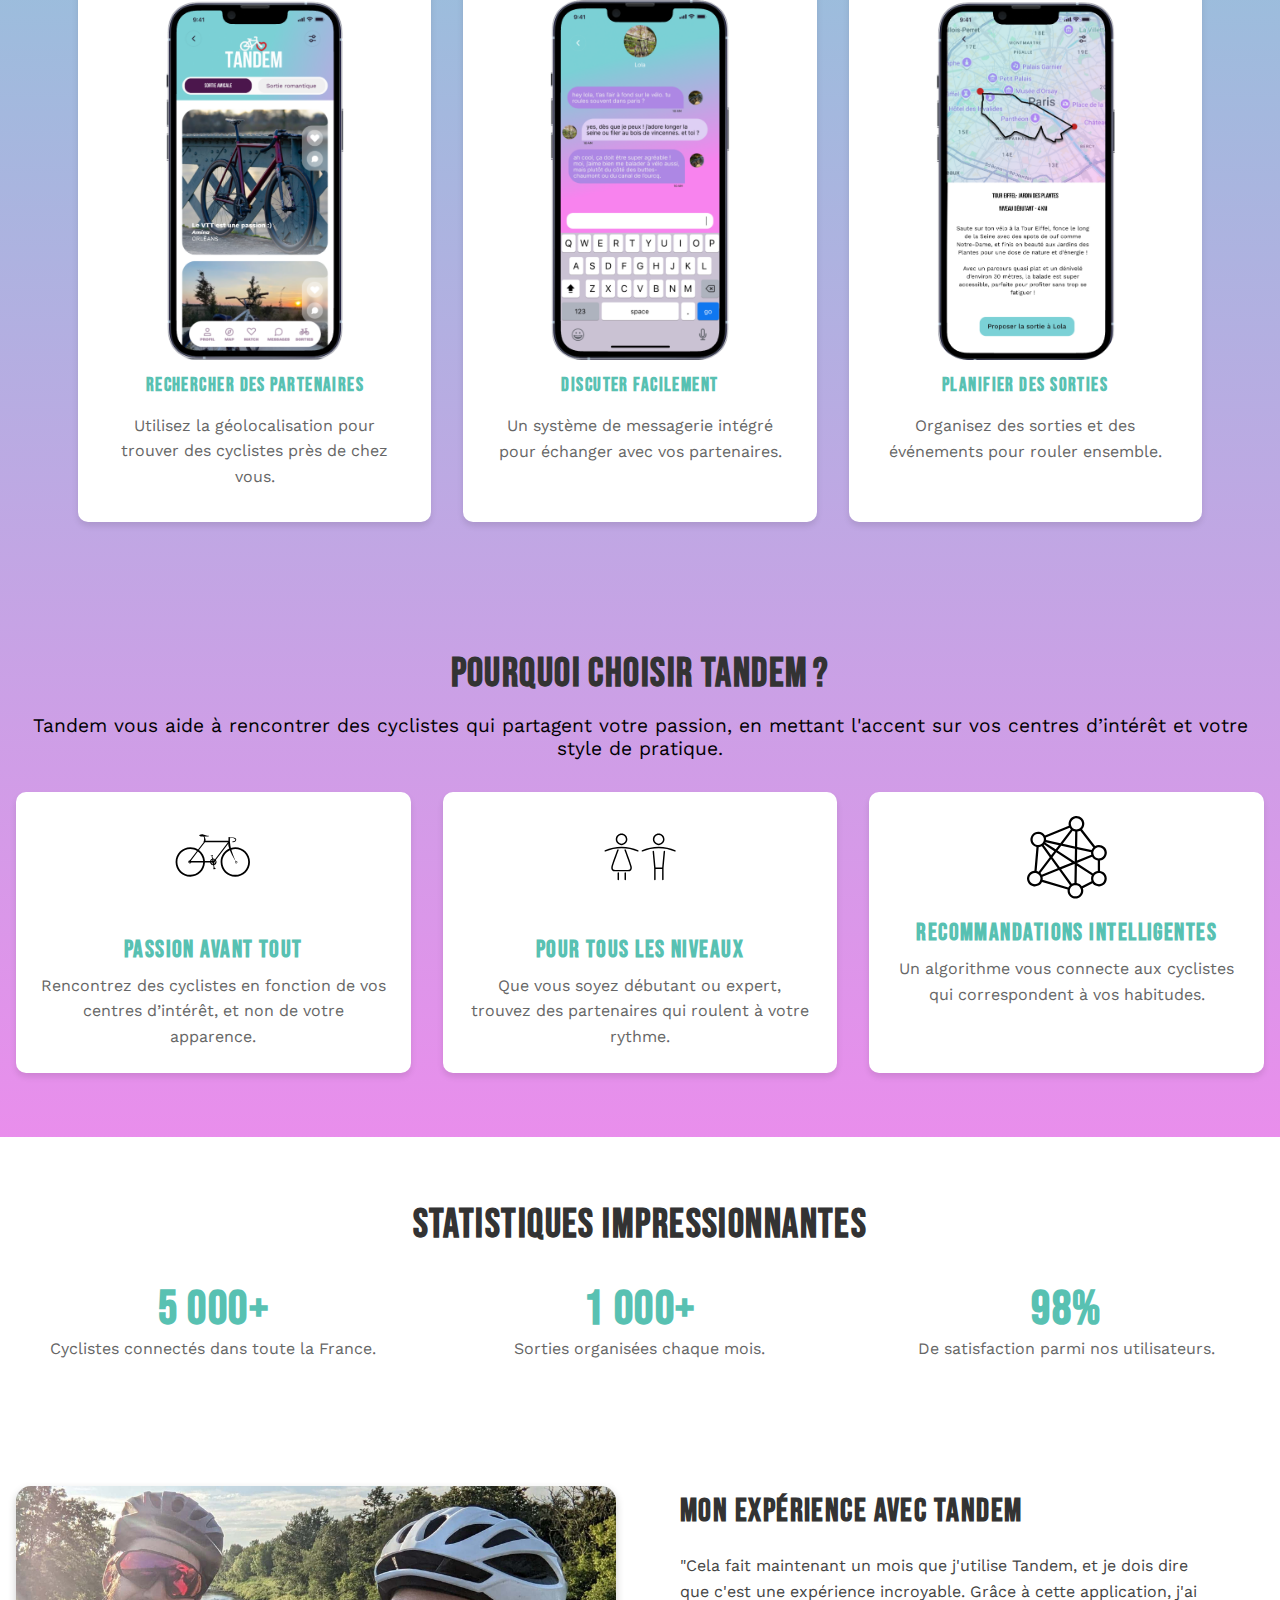
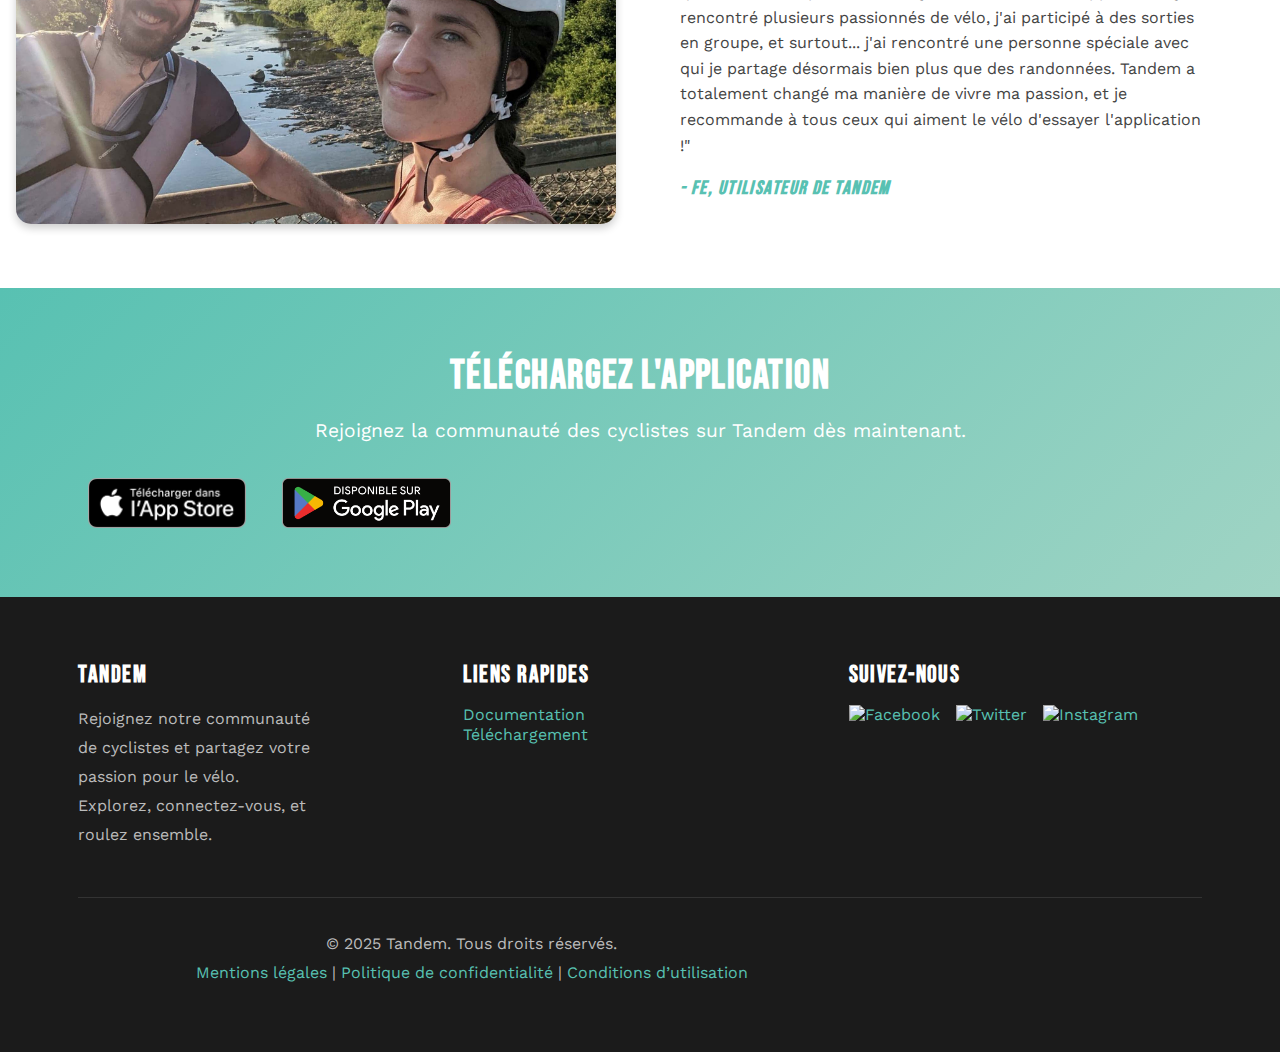
==== commit 83ebef2d: "push J6" ====
--- a/doc.html
+++ b/doc.html
@@ -1,13 +1,14 @@
+<!DOCTYPE html>
 <html lang="fr">
 <head>
-    <meta charset="UTF-8">
-    <meta name="viewport" content="width=device-width, initial-scale=1.0">
-    <title>Rencontrez des Passionnés</title>
-    <link rel="stylesheet" href="doc.css">
-    <link rel="stylesheet" href="style.css">
+  <meta charset="UTF-8">
+  <meta name="viewport" content="width=device-width, initial-scale=1.0">
+  <title>Tandem - Documentation</title>
+  <link rel="stylesheet" href="style.css">
+  <link rel="stylesheet" href="doc.css">
 </head>
 <body>
-      <header class="header">
+  <header class="header">
     <div class="container">
       <img src="images/logo.png" alt="Logo Tandem" class="logo">
       <nav class="nav">
@@ -17,108 +18,205 @@
     </div>
   </header>
 
-    <section class="hero">
-        <img src="https://i.ibb.co/S7x0X6sx/E13-BC124-74-B0-402-A-ABCC-D6-E49-F638827.jpg" alt="Image Hero">
-        <div class="hero-text">
-            <h1>Rencontrez des passionnés de vélo près de chez vous !</h1>
-        </div>
-    </section>
-
-    <section class="context">
-        <h2>Contexte</h2>
-        <h3>Alors, pourquoi choisir une appli de rencontre comme TANDEM? </h3>
-        <p>Notre sujet :  “Permettre le développement de la mobilité douce.” 
-          Là on a pensé au vélo. 
-          Et pour la suite?  C’est le dating car cela nous a fait rire! 
-          
-          La cible? Les 18-35 ans 
-          
-          Comment faire bouger les gens de chez eux? C’est d’avoir un objectif de sortie.  
-          
-          37% des français font au moins une fois par mois du vélo.
-          
-          Le plus de notre application?
-          
-           Proposition de parcours adaptés à chacun pour rencontrer son match. 
-          
-          </p>
-    </section>
-
-    <section class="goals">
-        <h2>Nos Objectifs :</h2>
-        <div class="goals-container">
-            <div class="goal">Créer des liens</div>
-            <div class="goal">Partager des expériences</div>
-            <div class="goal">Organiser des rencontres</div>
-            <div class="goal">Encourager le sport</div>
-        </div>
-        <div class="persona">
-            <h2>Persona :</h2>
-            <img src="https://i.ibb.co/nMdPJXLh/image-removebg-preview.png" alt="Persona Image">
-            <p>Voici un exemple de passionné qui a rejoint notre communauté et participe activement aux événements. Il partage ses expériences et inspire les autres.</p>
-        </div>
-    </section>
-
-    <section class="avenir">
-        <h2>Avenir</h2>
-        <h3>Like sans limite avec TiANDEM Plus®</h3>
-        <p>Choisir qui Liker sur une appli de rencontre n’est pas toujours facile. Alors on te simplifie la vie avec les Likes illimités. 
-          Tu as bien lu : tu peux avoir autant de crushs que tu veux, que ce soit le coup de foudre direct ou simplement un profil qui t’intrigue. Like pour faire un max de rencontres ou juste pour un petit shot de dopamine. Avec un abonnement à TANDEM Plus, tu ne seras jamais à court de Likes.</p>
-        <h3>PARTENARIATS  </h3>
-    
-        </section>
-
-    <section id="download" class="download">
-      <div class="container">
-        <h2>Téléchargez l'application</h2>
-        <p>Rejoignez la communauté des cyclistes sur Tandem dès maintenant.</p>
-        <div class="btn-group">
-          <a href="#" class="btn btn-secondary">App Store</a>
-          <a href="#" class="btn btn-secondary">Google Play</a>
-        </div>
-      </div>
-    </section>
-  
-    <footer class="footer">
-      <div class="container">
-        <!-- Grille principale -->
-        <div class="footer-grid">
-          <!-- Bloc description -->
-          <div>
-            <h3>Tandem</h3>
-            <p>Rejoignez notre communauté de cyclistes et partagez votre passion pour le vélo. Explorez, connectez-vous, et roulez ensemble.</p>
+  <section id="hero" class="hero">
+    <div class="container">
+      <div class="left">
+      <h2>qu'est ce que tandem ?</h2>
+      <p class="hero-subtitle">Permettre le développement de la mobilité durable.</p>
+  </section>
+
+  <section id="valeurs" class="valeurs">
+    <div class="conteneur">
+      <h2>Nos valeurs</h2>
+      <p class="intro-valeurs">
+        Chez Tandem, nous croyons en un monde plus connecté, inclusif et durable. Voici les valeurs qui nous animent.
+      </p>
+      <div class="grille-valeurs">
+        <!-- 1. Écologie -->
+        <div class="valeur">
+          <img src="images/image 41.png" alt="Écologie">
+          <h3>Écologie</h3>
+          <p>Nous promouvons le vélo comme un mode de transport écoresponsable pour un monde plus vert.</p>
+        </div>
+        <!-- 2. Sécurité -->
+        <div class="valeur">
+          <img src="images/secu.png" alt="Sécurité">
+          <h3>Sécurité</h3>
+          <p>Tandem garantit une protection des données et des profils vérifiés pour une expérience sécurisée.</p>
+        </div>
+        <!-- 3. Communauté -->
+        <div class="valeur">
+          <img src="images/Vector.svg" alt="Communauté">
+          <h3>Communauté</h3>
+          <p>Nous mettons en avant des connexions basées sur des passions communes, sans jugement.</p>
+        </div>
+      </div>
+    </div>
+  </section>
+  
+  
+
+
+  <section id="features" class="features">
+    <div class="container">
+      <h2>Comment ça marche ?</h2>
+      <div class="features-grid">
+        <!-- Fonctionnalité 1 -->
+        <div class="feature-item">
+          <img src="images\fonctionnalite-rencontre.png" id="img1" alt="Rechercher des partenaires">
+          <h3>Rechercher des partenaires</h3>
+          <p>Utilisez la géolocalisation pour trouver des cyclistes près de chez vous.</p>
+        </div>
+        <!-- Fonctionnalité 2 -->
+        <div class="feature-item">
+          <img src="images\fonctionctionnalite-conversation.png"  alt="Messagerie intégrée">
+          <h3>Discuter facilement</h3>
+          <p>Un système de messagerie intégré pour échanger avec vos partenaires.</p>
+        </div>
+        <!-- Fonctionnalité 3 -->
+        <div class="feature-item">
+          <img src="images\fonctionnalite-itineraire2.png" alt="Planifier des sorties">
+          <h3>Planifier des sorties</h3>
+          <p>Organisez des sorties et des événements pour rouler ensemble.</p>
+        </div>
+      </div>
+    </div>
+  </section>
+
+
+<section id="pourquoi-tandem" class="pourquoi-tandem">
+  <div class="conteneur">
+    <h2>Pourquoi choisir Tandem ?</h2>
+    <p class="intro-pourquoi">
+      Tandem vous aide à rencontrer des cyclistes qui partagent votre passion, 
+      en mettant l'accent sur vos centres d’intérêt et votre style de pratique.
+    </p>
+    <div class="grille-pourquoi">
+      <!-- 1. Passion avant tout -->
+      <div class="avantage">
+        <img src="images/noun-bicycle-37389 1.svg" alt="Passion avant tout : dessin de vélo">
+        <h3>Passion avant tout</h3>
+        <p>Rencontrez des cyclistes en fonction de vos centres d’intérêt, et non de votre apparence.</p>
+      </div>
+      <!-- 2. Pour tous les niveaux -->
+      <div class="avantage">
+        <img src="images/noun-people-33177 1.svg" alt="Image de deux personnes ">
+        <h3>Pour tous les niveaux</h3>
+        <p>Que vous soyez débutant ou expert, trouvez des partenaires qui roulent à votre rythme.</p>
+      </div>
+      <!-- 3. Algorithme intelligent -->
+      <div class="avantage">
+        <img src="images/Vector ALGO.svg" alt="Dessin noir et blanc algorithme">
+        <h3>Recommandations intelligentes</h3>
+        <p>Un algorithme vous connecte aux cyclistes qui correspondent à vos habitudes.</p>
+      </div>
+    </div>
+  </div>
+</section>
+
+<section id="statistiques" class="statistiques">
+  <div class="conteneur">
+    <h2>Statistiques impressionnantes</h2>
+    <div class="grille-statistiques">
+      <div class="statistique">
+        <h3>5 000+</h3>
+        <p>Cyclistes connectés dans toute la France.</p>
+      </div>
+      <div class="statistique">
+        <h3>1 000+</h3>
+        <p>Sorties organisées chaque mois.</p>
+      </div>
+      <div class="statistique">
+        <h3>98%</h3>
+        <p>De satisfaction parmi nos utilisateurs.</p>
+      </div>
+    </div>
+  </div>
+</section>
+
+
+  
+<section id="avis-utilisateur" class="avis-utilisateur">
+  <div class="conteneur">
+    <div class="contenu-avis">
+      <!-- Image à gauche -->
+      <img src="images/conjoint-et-cynthia.jpg" alt="Mon expérience avec Tandem" class="image-avis">
+      
+      <!-- Texte à droite -->
+      <div class="texte-avis">
+        <h2>Mon expérience avec Tandem</h2>
+        <p>
+          "Cela fait maintenant un mois que j'utilise Tandem, et je dois dire que c'est une expérience incroyable.  
+          Grâce à cette application, j'ai rencontré plusieurs passionnés de vélo, j'ai participé à des sorties en groupe,  
+          et surtout... j'ai rencontré une personne spéciale avec qui je partage désormais bien plus que des randonnées.  
+          Tandem a totalement changé ma manière de vivre ma passion, et je recommande à tous ceux qui aiment le vélo  
+          d'essayer l'application !"
+        </p>
+        <h3>- Fe, utilisateur de Tandem</h3>
+      </div>
+    </div>
+  </div>
+</section>
+
+
+  
+
+  <section id="download" class="download">
+    <div class="container">
+      <h2>Téléchargez l'application</h2>
+      <p>Rejoignez la communauté des cyclistes sur Tandem dès maintenant.</p>
+      <div class="btn-group">
+ 
+        <a href="https://www.apple.com/app-store/" target="_blank">
+          <img src="images/Download_on_the_App_Store_Badge_FRCA_RGB_blk.svg.png" alt="Télécharger sur l'App Store">
+        </a>
+        <a href="https://play.google.com/store" target="_blank">
+          <img src="images/Google_Play_Store_badge_FR.svg.png" alt="Télécharger sur Google Play">
+        </a>
+      </div>
+    </div>
+  </section>
+
+  <footer class="footer">
+    <div class="container">
+      <!-- Grille principale -->
+      <div class="footer-grid">
+        <!-- Bloc description -->
+        <div class="footer-tandem">
+          <h3>Tandem</h3>
+          <p>Rejoignez notre communauté de cyclistes et partagez votre passion pour le vélo. 
+          <br>
+          Explorez, connectez-vous, et roulez ensemble.</p>
+        </div>
+        <!-- Bloc liens rapides -->
+        <div>
+          <h4>Liens rapides</h4>
+          <ul>
+            <li><a href="doc.html">Documentation</a></li>
+            <li><a href="#download">Téléchargement</a></li>
+          </ul>
+        </div>
+        <!-- Bloc réseaux sociaux -->
+        <div>
+          <h4>Suivez-nous</h4>
+          <div class="footer-social">
+            <a href="#"><img src="images/facebook1.webp" alt="Facebook"></a>
+            <a href="#"><img src="images/" alt="Twitter"></a>
+            <a href="#"><img src="images/instagram.webp" alt="Instagram"></a>
           </div>
-          <!-- Bloc liens rapides -->
-          <div>
-            <h4>Liens rapides</h4>
-            <ul>
-              <li><a href="#documentation">Documentation</a></li>
-              <li><a href="#prototype">Prototype</a></li>
-              <li><a href="#about">À propos</a></li>
-              <li><a href="#download">Téléchargement</a></li>
-            </ul>
-          </div>
-          <!-- Bloc réseaux sociaux -->
-          <div>
-            <h4>Suivez-nous</h4>
-            <div class="footer-social">
-              <a href="#"><img src="images/icon-facebook.png" alt="Facebook"></a>
-              <a href="#"><img src="images/icon-twitter.png" alt="Twitter"></a>
-              <a href="#"><img src="images/icon-instagram.png" alt="Instagram"></a>
-            </div>
-          </div>
-        </div>
-        <!-- Bas du footer -->
-        <div class="footer-bottom">
-          <p>&copy; 2025 Tandem. Tous droits réservés.</p>
-          <p>
-            <a href="#">Mentions légales</a> | 
-            <a href="#">Politique de confidentialité</a> | 
-            <a href="#">Conditions d’utilisation</a>
-          </p>
-        </div>
-      </div>
-    </footer>
-    
-  </body>
-  </html>+        </div>
+      </div>
+      <!-- Bas du footer -->
+      <div class="footer-bottom">
+        <p>&copy; 2025 Tandem. Tous droits réservés.</p>
+        <p>
+          <a href="#">Mentions légales</a> | 
+          <a href="#">Politique de confidentialité</a> | 
+          <a href="#">Conditions d’utilisation</a>
+        </p>
+      </div>
+    </div>
+  </footer>
+  
+</body>
+</html>
--- a/style.css
+++ b/style.css
@@ -8,6 +8,7 @@
   padding: 0;
   box-sizing: border-box;
   scroll-behavior: smooth; /* Défilement doux */
+  list-style: none;
 }
 
 
@@ -38,3 +39,77 @@
   max-width: 1200px;
   margin: 0 auto;
 }
+
+
+  /* FOOTER */
+  .footer {
+    background: #1b1b1b; /* Fond noir légèrement adouci */
+    color: white;
+    padding: 4rem 1rem;
+  }
+  
+  .footer-grid {
+    display: grid;
+    grid-template-columns: repeat(auto-fit, minmax(200px, 1fr)); /* Grille responsive */
+    gap: 2rem;
+    margin-bottom: 3rem;
+  }
+  
+  .footer h3, .footer h4 {
+    font-size: 1.5rem;
+    color: #ffffff;
+    margin-bottom: 1rem;
+  }
+  
+  .footer p {
+    font-size: 1rem;
+    color: #bbbbbb; /* Couleur plus douce pour les textes secondaires */
+    line-height: 1.8;
+    width: 70%;
+  }
+  
+  .footer a {
+    color: #58C1B2; /* Accent color */
+    text-decoration: none;
+    font-size: 1rem;
+    transition: color 0.3s ease;
+  }
+  
+  .footer a:hover {
+    color: #41a199; /* Changement de couleur au survol */
+  }
+  
+  .footer-social {
+    display: flex;
+    justify-content: flex-start;
+    gap: 1rem;
+  }
+  
+  .footer-social img {
+    width: 30px;
+    height: 30px;
+    transition: transform 0.3s ease, filter 0.3s ease;
+  }
+  
+  .footer-social img:hover {
+    transform: scale(1.2); /* Zoom au survol */
+    filter: brightness(1.3); /* Éclaircissement de l'icône */
+  }
+  
+  .footer-bottom {
+    text-align: center;
+    font-size: 0.9rem;
+    color: #999999;
+    border-top: 1px solid #333333; /* Ligne de séparation en haut */
+    padding-top: 2rem;
+    margin-top: 2rem;
+  }
+  
+  .footer-bottom a {
+    color: #58C1B2;
+    text-decoration: none;
+  }
+  
+  .footer-bottom a:hover {
+    text-decoration: underline;
+  }--- a/doc.css
+++ b/doc.css
@@ -1,25 +1,83 @@
-/* Style.css */
-/*fedi nav*/
+/* Le code CSS spécifique à la page d'accueil */
+
+/* SECTION HERO */
+.hero {
+  position: relative;
+  height: 100vh;
+  background: url('images/VELO-EN-COUPLE.jpg') no-repeat center center/cover;
+  color: white;
+  display: flex;
+  justify-content: center;
+  align-items: center;
+  padding: 2rem;
+}
+
+.hero::before {
+  content: "";
+  position: absolute;
+  top: 0;
+  left: 0;
+  width: 100%;
+  height: 100%;
+  background: rgba(0, 0, 0, 0.4);
+  z-index: 1;
+}
+
+.hero h2,
+.hero p,
+.hero .btn-group {
+  position: relative;
+  z-index: 2;
+  opacity: 0; /* Masqué par défaut */
+  transform: translateY(10px); /* Décalage vertical initial */
+  animation: fadeIn 1s ease forwards; /* Animation d'apparition */
+}
+
+.hero h2 {
+  font-size: 3rem;
+  margin-bottom: 1rem;
+  animation-delay: 0.3s;
+  padding-right: 500px;
+  padding-top: 150px;
+}
+
+.hero .hero-subtitle {
+  font-size: 1.2rem;
+  margin-bottom: 2rem;
+  animation-delay: 0.6s;
+  padding-right: 500px;
+}
+.mockup{
+  width: 380px;
+  position: absolute;
+  z-index: 1;
+  right: 10%;
+  top: 50%;
+  transform: translateY(-45%);
+
+}
+
+
 /* HEADER */
 .header {
-  position: absolute; /* Navigation par-dessus la Hero */
+  position: absolute;
   top: 0;
   left: 0;
   width: 100%;
   padding: 1rem 0;
-  z-index: 10; /* S'assurer qu'elle reste au-dessus */
-  transition: background 0.3s ease; /* Effet de transition pour le défilement */
-}
+  z-index: 10; 
+  transition: background 0.3s ease; }
 
 .header .container {
   display: flex;
-  justify-content: space-between; /* Espacement entre le logo et les liens */
-  align-items: center; /* Centre le contenu verticalement */
+  justify-content: space-between; 
+  align-items: center; 
 }
 
 .header .logo {
   height: 50px; /* Taille du logo */
-  padding-left: 30px;
+  padding-right: 30px;
+
 }
 
 .header .nav {
@@ -56,76 +114,347 @@
 }
 
 
-.hero {
-    position: relative;
-    text-align: center;
-}
-
-.hero img {
-    width: 100%;
-    height: auto;
-}
-
-.hero-text {
-    position: absolute;
-    top: 30%;
-    left: 50%;
-    font-size:  200%;
-    transform: translate(-50%, -50%);
-    color: white;
-    text-shadow: 0 2px 5px rgba(0, 0, 0, 0.5);
-}
-
-.context, .goals, .evolutions, .avenir {
-    padding: 20px;
-    text-align: center;
-}
-
-.context {
-    font-size: 20px;
-    text-align: center;
-}
-
-.context ul {
-    list-style: none;
-    padding: 0;
-    font-size: 30px;
-}
-
-.context ul li {
-    margin: 10px 0;
-    font-size: 25px;
-}
-
-.goals-container {
-    display: flex;
-    justify-content: center;
-    flex-wrap: wrap;
-    gap: 10px;
-}
-
-.goal {
-    background: linear-gradient(45deg, rgb(0, 221, 255), rgb(0, 221, 255));
-    color: white;
-    padding: 10px 20px;
-    border-radius: 10px;
-}
+div.left {
+width: 90%;
+}
+
+/* Boutons d'image dans Hero */
+.btn-group img {
+  height: 50px; /* Taille uniforme pour les boutons */
+  margin: 0 10px; /* Espacement entre les boutons */
+  transition: transform 0.3s ease; /* Effet au survol */
+}
+
+.btn-group img:hover {
+  transform: scale(1.1); /* Zoom au survol */
+}
+
+img .mockup{
+  width: 100px;
+  height: 100px;
+}
+
+/* SECTION NOS VALEURS */
+.valeurs {
+  padding: 4rem 1rem;
+  background: #f9f9f9;
+  text-align: center;
+}
+
+.valeurs h2 {
+  font-size: 2.5rem;
+  margin-bottom: 1rem;
+  color: #333;
+}
+
+.intro-valeurs {
+  font-size: 1.2rem;
+  color: #666;
+  margin-bottom: 2rem;
+}
+
+.grille-valeurs {
+  display: grid;
+  grid-template-columns: repeat(auto-fit, minmax(280px, 1fr));
+  gap: 2rem;
+}
+
+.valeur {
+  background: white;
+  border-radius: 10px;
+  padding: 1.5rem;
+  text-align: center;
+  box-shadow: 0 4px 6px rgba(0, 0, 0, 0.1);
+  transition: transform 0.3s ease, box-shadow 0.3s ease;
+}
+
+.valeur:hover {
+  transform: translateY(-10px);
+  box-shadow: 0 6px 12px rgba(0, 0, 0, 0.15);
+}
+
+.valeur img {
+  width: 80px;
+  margin-bottom: 1rem;
+}
+
+.valeur h3 {
+  font-size: 1.5rem;
+  color: #58C1B2;
+  margin-bottom: 0.5rem;
+}
+
+.valeur p {
+  font-size: 1rem;
+  color: #666;
+  line-height: 1.6;
+}
+
+
+
+/* SECTION FONCTIONNALITÉS */
+.features {
+  padding: 4rem 1rem;
+  text-align: center;
+}
+
+.features h2 {
+  font-size: 2.5rem;
+  margin-bottom: 2rem;
+  color: #333;
+}
+
+.features-grid {
+  display: grid;
+  grid-template-columns: repeat(auto-fit, minmax(300px, 1fr)); /* Grille responsive */
+  gap: 2rem;
+}
+
+.feature-item {
+  background: white;
+  padding: 2rem;
+  border-radius: 10px;
+  box-shadow: 0 4px 6px rgba(0, 0, 0, 0.1);
+  text-align: center;
+  transition: transform 0.3s ease, box-shadow 0.3s ease;
+}
+
+.feature-item img {
+  width: 180px;
+  margin-bottom: 0.6rem;
+}
+
+.feature-item h3 {
+  font-size: 1.2rem;
+  margin-bottom: 1rem;
+  color: #58C1B2;
+}
+
+.feature-item p {
+  font-size: 1rem;
+  color: #666;
+  line-height: 1.6;
+}
+
+.feature-item:hover {
+  transform: translateY(-10px); /* Effet de déplacement vers le haut */
+  box-shadow: 0 6px 10px rgba(0, 0, 0, 0.2); /* Ombre accentuée */
+}
+
+
+/* SECTION STATISTIQUES */
+.statistiques {
+  padding: 4rem 1rem;
+  text-align: center;
+  background: #fff;
+}
+
+.statistiques h2 {
+  font-size: 2.5rem;
+  margin-bottom: 2rem;
+  color: #333;
+}
+
+.grille-statistiques {
+  display: grid;
+  grid-template-columns: repeat(auto-fit, minmax(300px, 1fr));
+  gap: 2rem;
+}
+
+.statistique h3 {
+  font-size: 3rem;
+  color: #58C1B2;
+}
+
+.statistique p {
+  font-size: 1rem;
+  color: #666;
+}
+
+
+
+
+/* SECTION AVIS */
+/* SECTION AVIS UTILISATEUR */
+.avis-utilisateur {
+  padding: 4rem 1rem;
+  background: white;
+  text-align: center;
+}
+
+/* Conteneur principal */
+.contenu-avis {
+  display: flex;
+  flex-direction: column;
+  align-items: center;
+  text-align: center;
+  gap: 2rem;
+}
+
+/* Image à gauche, plus grande */
+.image-avis {
+  width: 100%;
+  max-width: 600px;
+  border-radius: 15px;
+  box-shadow: 0 4px 8px rgba(0, 0, 0, 0.2);
+}
+
+/* Texte à droite */
+.texte-avis {
+  max-width: 800px;
+  font-size: 1rem; /* Réduction du texte */
+  color: #444;
+  line-height: 1.6;
+  text-align: left;
+}
+
+.texte-avis h2 {
+  font-size: 2rem;
+  margin-bottom: 1rem;
+  color: #333;
+}
+
+.texte-avis h3 {
+  margin-top: 1rem;
+  font-size: 1.2rem;
+  color: #58C1B2;
+  font-style: italic;
+}
+
+/* Responsive - Mise en page en deux colonnes */
+@media (min-width: 768px) {
+  .contenu-avis {
+    flex-direction: row;
+    align-items: flex-start;
+    text-align: left;
+  }
+
+  .image-avis {
+    width: 100%; /* Image plus grande */
+  }
+
+  .texte-avis {
+    width: 45%; /* Texte plus petit et bien ajusté */
+    padding-left: 2rem;
+  }
+}
+
+
+/* SECTION POURQUOI CHOISIR TANDEM */
+.pourquoi-tandem {
+  padding: 4rem 1rem;
+  text-align: center;
+}
+
+.pourquoi-tandem h2 {
+  font-size: 2.5rem;
+  margin-bottom: 1rem;
+  color: #333;
+}
+
+.intro-pourquoi {
+  font-size: 1.2rem;
+  color: #010101;
+  margin-bottom: 2rem;
+}
+
+.grille-pourquoi {
+  display: grid;
+  grid-template-columns: repeat(auto-fit, minmax(280px, 1fr));
+  gap: 2rem;
+}
+
+.avantage {
+  background: white;
+  border-radius: 10px;
+  padding: 1.5rem;
+  text-align: center;
+  box-shadow: 0 4px 6px rgba(0, 0, 0, 0.1);
+  transition: transform 0.3s ease, box-shadow 0.3s ease;
+}
+
+.avantage:hover {
+  transform: translateY(-10px);
+  box-shadow: 0 6px 12px rgba(0, 0, 0, 0.15);
+}
+
+.avantage img {
+  width: 80px;
+  margin-bottom: 1rem;
+}
+
+.avantage h3 {
+  font-size: 1.5rem;
+  color: #58C1B2;
+  margin-bottom: 0.5rem;
+}
+
+.avantage p {
+  font-size: 1rem;
+  color: #666;
+  line-height: 1.6;
+}
+
+
+
 
 .persona {
-    font-size: 30px;
-    margin-top: 20px;
-    text-align: center;
+  font-size: 30px;
+  margin-top: 20px;
+  text-align: center;
 }
 
 .persona img {
-    width: 100%;
-    max-width: 300px;
-    border-radius: 10px;
-}
-
-.footer {
-    background-color: rgb(0, 221, 255);
-    color: white;
-    padding: 10px;
-    text-align: center;
-}
+  width: 100%;
+  max-width: 300px;
+  border-radius: 10px;
+}
+
+
+/* SECTION TÉLÉCHARGEMENT */
+.download {
+  background: linear-gradient(135deg, #58C1B2, #A0D4C4); /* Dégradé élégant */
+  color: white;
+  text-align: center;
+  padding: 4rem 1rem; /* Espacement généreux */
+}
+
+.download h2 {
+  font-size: 2.5rem;
+  margin-bottom: 1rem;
+  font-weight: bold;
+}
+
+.download p {
+  font-size: 1.2rem;
+  margin-bottom: 2rem;
+  line-height: 1.6;
+}
+
+.btn-group {
+  display: flex;
+  justify-content: flex-start;
+  gap: 1rem; /* Espacement entre les boutons */
+}
+
+.btn-secondary {
+  display: inline-block;
+  padding: 0.8rem 2rem;
+  background: white;
+  color: #58C1B2;
+  text-decoration: none;
+  font-size: 1.2rem;
+  font-weight: bold;
+  border-radius: 50px; /* Boutons arrondis */
+  transition: all 0.3s ease; /* Animation douce */
+  box-shadow: 0 4px 6px rgba(0, 0, 0, 0.1); /* Ombre subtile */
+}
+
+.btn-secondary:hover {
+  background: #44A89A; /* Couleur accentuée */
+  color: white;
+  transform: scale(1.05); /* Légère mise en avant */
+  box-shadow: 0 6px 12px rgba(0, 0, 0, 0.15); /* Ombre renforcée */
+}
+
+
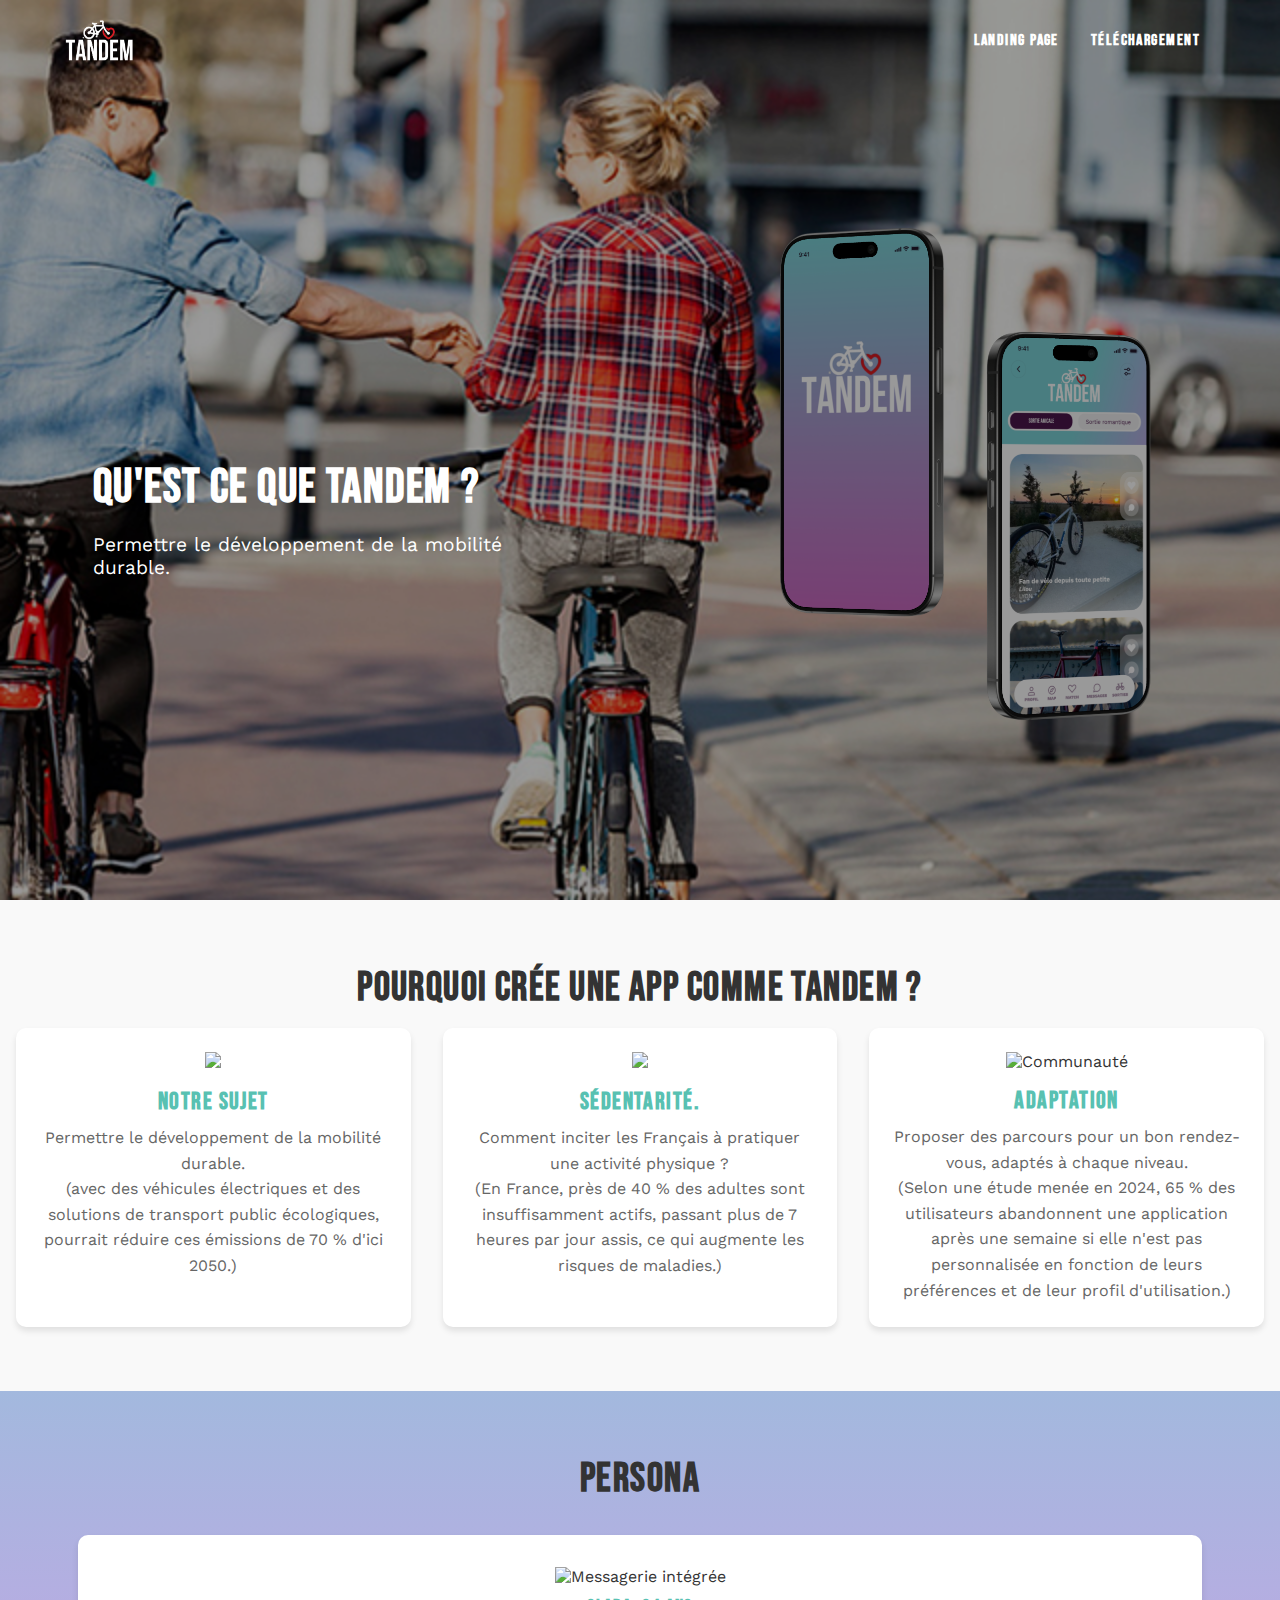
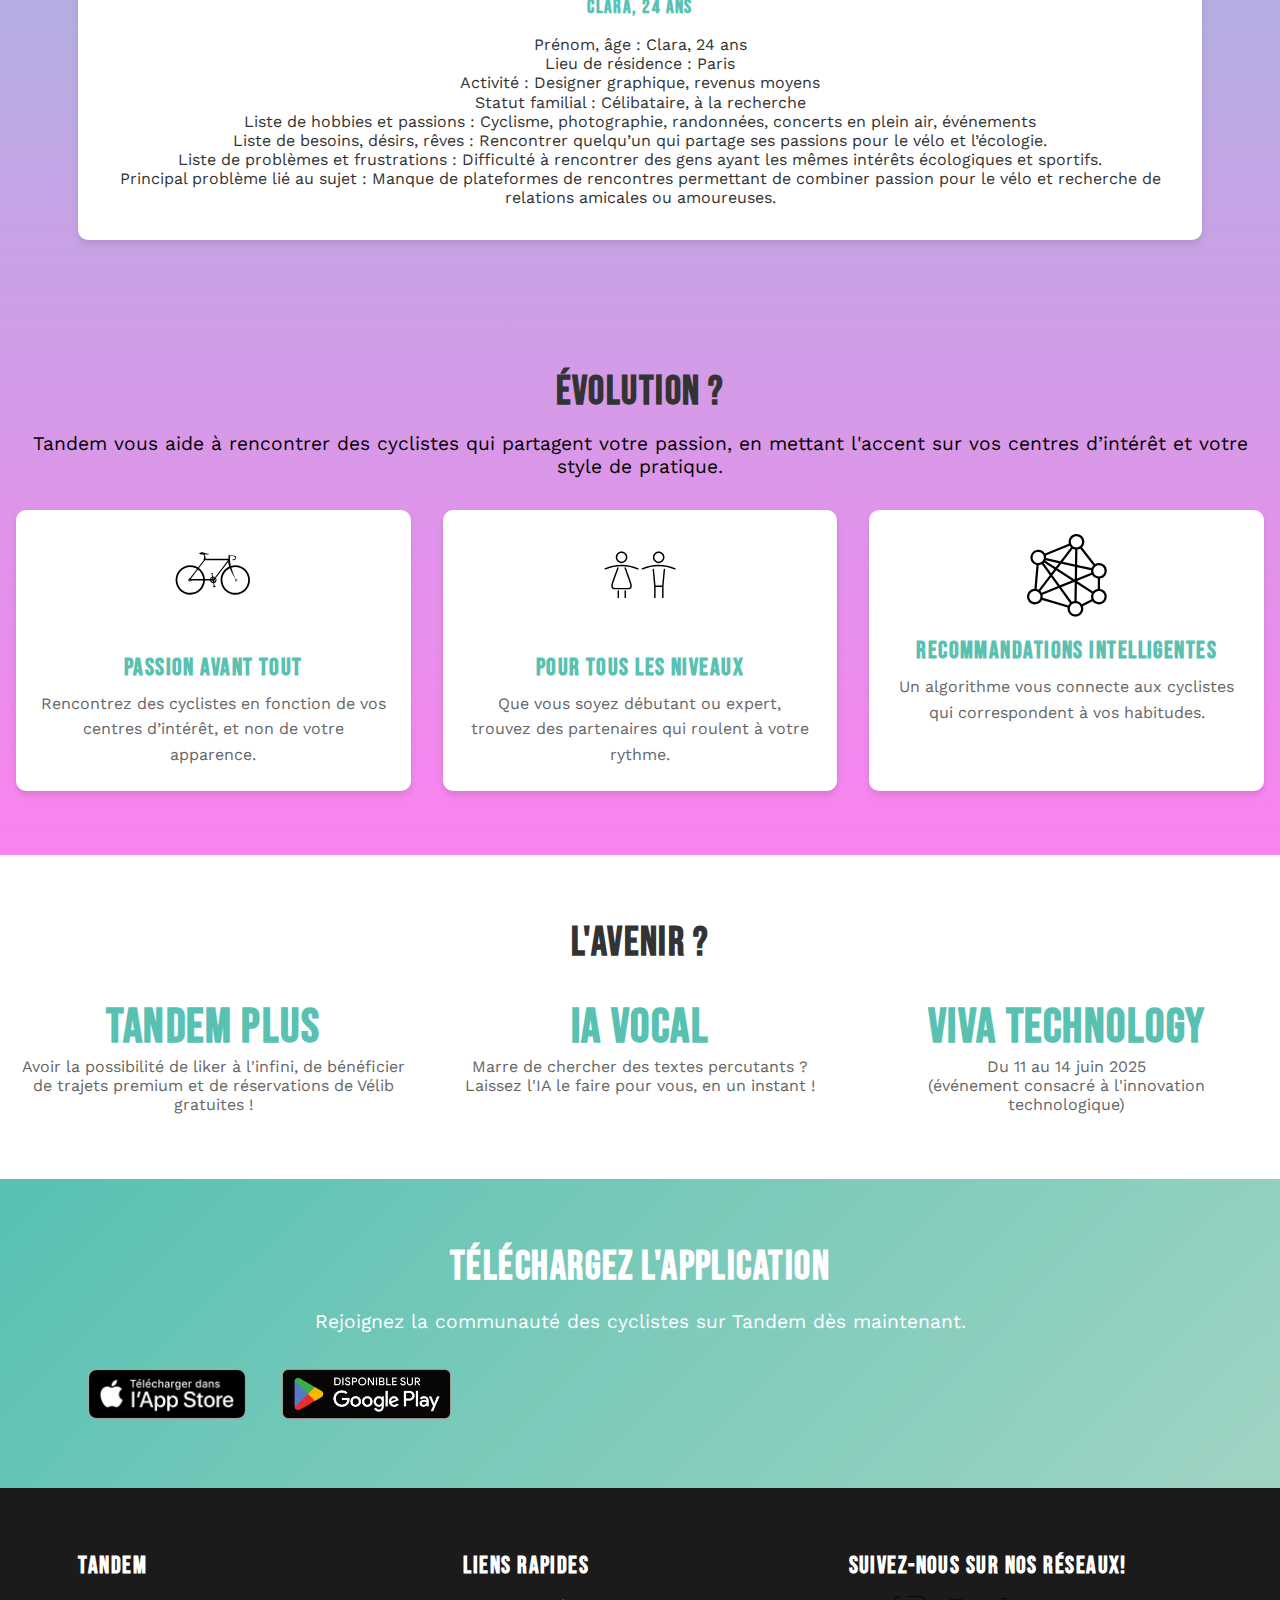
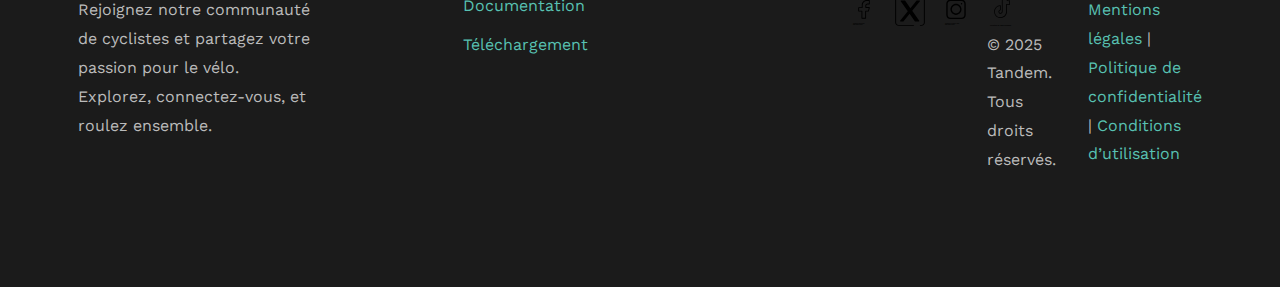
==== commit 8b7e2e68: "J6" ====
--- a/doc.html
+++ b/doc.html
@@ -17,6 +17,7 @@
       </nav>
     </div>
   </header>
+  <img src="images/mockup-tandem.png" class="mockup" alt="mockup Tandem">
 
   <section id="hero" class="hero">
     <div class="container">
@@ -27,28 +28,22 @@
 
   <section id="valeurs" class="valeurs">
     <div class="conteneur">
-      <h2>Nos valeurs</h2>
-      <p class="intro-valeurs">
-        Chez Tandem, nous croyons en un monde plus connecté, inclusif et durable. Voici les valeurs qui nous animent.
-      </p>
+      <h2>Pourquoi crée une app comme Tandem ?</h2>
       <div class="grille-valeurs">
-        <!-- 1. Écologie -->
         <div class="valeur">
-          <img src="images/image 41.png" alt="Écologie">
-          <h3>Écologie</h3>
-          <p>Nous promouvons le vélo comme un mode de transport écoresponsable pour un monde plus vert.</p>
+          <img src="https://i.ibb.co/TDVshqd4/semaine-mobilite-2020-1-removebg-preview.png" class="Écologie">
+          <h3>Notre Sujet</h3>
+          <p>Permettre le développement de la mobilité durable.</p><p>(avec des véhicules électriques et des solutions de transport public écologiques, pourrait réduire ces émissions de 70 % d'ici 2050.)</p>
         </div>
-        <!-- 2. Sécurité -->
         <div class="valeur">
-          <img src="images/secu.png" alt="Sécurité">
-          <h3>Sécurité</h3>
-          <p>Tandem garantit une protection des données et des profils vérifiés pour une expérience sécurisée.</p>
+          <img src="https://i.ibb.co/MxQ437Sk/10164524.png" class="Sécurité">
+          <h3>sédentarité.</h3>
+          <p>Comment inciter les Français à pratiquer une activité physique ?</p><p>(En France, près de 40 % des adultes sont insuffisamment actifs, passant plus de 7 heures par jour assis, ce qui augmente les risques de maladies.)</p>
         </div>
-        <!-- 3. Communauté -->
         <div class="valeur">
-          <img src="images/Vector.svg" alt="Communauté">
-          <h3>Communauté</h3>
-          <p>Nous mettons en avant des connexions basées sur des passions communes, sans jugement.</p>
+          <img src="https://i.ibb.co/20n26sqb/5084688.png" class="Communauté" alt="Communauté">
+          <h3>adaptation</h3>
+          <p>Proposer des parcours pour un bon rendez-vous, adaptés à chaque niveau.</p><p>(Selon une étude menée en 2024, 65 % des utilisateurs abandonnent une application après une semaine si elle n'est pas personnalisée en fonction de leurs préférences et de leur profil d'utilisation.)</p>
         </div>
       </div>
     </div>
@@ -59,25 +54,26 @@
 
   <section id="features" class="features">
     <div class="container">
-      <h2>Comment ça marche ?</h2>
+      <h2>Persona</h2>
       <div class="features-grid">
-        <!-- Fonctionnalité 1 -->
         <div class="feature-item">
-          <img src="images\fonctionnalite-rencontre.png" id="img1" alt="Rechercher des partenaires">
-          <h3>Rechercher des partenaires</h3>
-          <p>Utilisez la géolocalisation pour trouver des cyclistes près de chez vous.</p>
-        </div>
-        <!-- Fonctionnalité 2 -->
-        <div class="feature-item">
-          <img src="images\fonctionctionnalite-conversation.png"  alt="Messagerie intégrée">
-          <h3>Discuter facilement</h3>
-          <p>Un système de messagerie intégré pour échanger avec vos partenaires.</p>
-        </div>
-        <!-- Fonctionnalité 3 -->
-        <div class="feature-item">
-          <img src="images\fonctionnalite-itineraire2.png" alt="Planifier des sorties">
-          <h3>Planifier des sorties</h3>
-          <p>Organisez des sorties et des événements pour rouler ensemble.</p>
+          <img src="https://i.ibb.co/d4XfVm4X/image.png"  alt="Messagerie intégrée">
+          <h3>Clara, 24 ans</h3>
+          <li>Prénom, âge : Clara, 24 ans</li>
+
+          <li>Lieu de résidence : Paris</li>
+            
+          <li>Activité : Designer graphique, revenus moyens</li>
+            
+            <li>Statut familial : Célibataire, à la recherche</li>
+            
+              <li>Liste de hobbies et passions : Cyclisme, photographie, randonnées, concerts en plein air, événements</li>
+            
+                <li>Liste de besoins, désirs, rêves : Rencontrer quelqu’un qui partage ses passions pour le vélo et l’écologie.</li>
+
+                  <li> Liste de problèmes et frustrations : Difficulté à rencontrer des gens ayant les mêmes intérêts écologiques et sportifs.</li>
+
+                    <li> Principal problème lié au sujet : Manque de plateformes de rencontres permettant de combiner passion pour le vélo et recherche de relations amicales ou amoureuses.</il>
         </div>
       </div>
     </div>
@@ -86,11 +82,10 @@
 
 <section id="pourquoi-tandem" class="pourquoi-tandem">
   <div class="conteneur">
-    <h2>Pourquoi choisir Tandem ?</h2>
+    <h2>évolution ?</h2>
     <p class="intro-pourquoi">
       Tandem vous aide à rencontrer des cyclistes qui partagent votre passion, 
-      en mettant l'accent sur vos centres d’intérêt et votre style de pratique.
-    </p>
+      en mettant l'accent sur vos centres d’intérêt et votre style de pratique.</p>
     <div class="grille-pourquoi">
       <!-- 1. Passion avant tout -->
       <div class="avantage">
@@ -116,50 +111,23 @@
 
 <section id="statistiques" class="statistiques">
   <div class="conteneur">
-    <h2>Statistiques impressionnantes</h2>
+    <h2>l'avenir ?</h2>
     <div class="grille-statistiques">
       <div class="statistique">
-        <h3>5 000+</h3>
-        <p>Cyclistes connectés dans toute la France.</p>
+        <h3>TANDEM Plus</h3>
+        <p>Avoir la possibilité de liker à l'infini, de bénéficier de trajets premium et de réservations de Vélib gratuites !</p>
       </div>
       <div class="statistique">
-        <h3>1 000+</h3>
-        <p>Sorties organisées chaque mois.</p>
+        <h3>IA Vocal</h3>
+        <p>Marre de chercher des textes percutants ?</p><p>Laissez l'IA le faire pour vous, en un instant !</p>
       </div>
       <div class="statistique">
-        <h3>98%</h3>
-        <p>De satisfaction parmi nos utilisateurs.</p>
+        <h3>Viva Technology</h3>
+        <p>Du 11 au 14 juin 2025 </p><p>(événement consacré à l'innovation technologique)</p>
       </div>
     </div>
   </div>
 </section>
-
-
-  
-<section id="avis-utilisateur" class="avis-utilisateur">
-  <div class="conteneur">
-    <div class="contenu-avis">
-      <!-- Image à gauche -->
-      <img src="images/conjoint-et-cynthia.jpg" alt="Mon expérience avec Tandem" class="image-avis">
-      
-      <!-- Texte à droite -->
-      <div class="texte-avis">
-        <h2>Mon expérience avec Tandem</h2>
-        <p>
-          "Cela fait maintenant un mois que j'utilise Tandem, et je dois dire que c'est une expérience incroyable.  
-          Grâce à cette application, j'ai rencontré plusieurs passionnés de vélo, j'ai participé à des sorties en groupe,  
-          et surtout... j'ai rencontré une personne spéciale avec qui je partage désormais bien plus que des randonnées.  
-          Tandem a totalement changé ma manière de vivre ma passion, et je recommande à tous ceux qui aiment le vélo  
-          d'essayer l'application !"
-        </p>
-        <h3>- Fe, utilisateur de Tandem</h3>
-      </div>
-    </div>
-  </div>
-</section>
-
-
-  
 
   <section id="download" class="download">
     <div class="container">
@@ -193,16 +161,19 @@
           <h4>Liens rapides</h4>
           <ul>
             <li><a href="doc.html">Documentation</a></li>
+            <br
             <li><a href="#download">Téléchargement</a></li>
           </ul>
         </div>
         <!-- Bloc réseaux sociaux -->
         <div>
-          <h4>Suivez-nous</h4>
+          <h4>Suivez-nous sur nos réseaux!</h4>
+          
           <div class="footer-social">
-            <a href="#"><img src="images/facebook1.webp" alt="Facebook"></a>
-            <a href="#"><img src="images/" alt="Twitter"></a>
-            <a href="#"><img src="images/instagram.webp" alt="Instagram"></a>
+            <a href="#"><img src="images/noun-facebook-6719933.svg" alt="Facebook"></a>
+            <a href="#"><img src="images/X.svg" alt="Twitter"></a>
+            <a href="#"><img src="images/noun-instagram-7495703.svg"></a>
+            <a href="#"><img src="images/noun-tiktok-3861486.svg" alt="tiktok></a>
           </div>
         </div>
       </div>
--- a/doc.css
+++ b/doc.css
@@ -28,7 +28,7 @@
 .hero .btn-group {
   position: relative;
   z-index: 2;
-  opacity: 0; /* Masqué par défaut */
+  opacity: 1;
   transform: translateY(10px); /* Décalage vertical initial */
   animation: fadeIn 1s ease forwards; /* Animation d'apparition */
 }
@@ -47,6 +47,7 @@
   animation-delay: 0.6s;
   padding-right: 500px;
 }
+
 .mockup{
   width: 380px;
   position: absolute;
@@ -174,8 +175,11 @@
 }
 
 .valeur img {
-  width: 80px;
-  margin-bottom: 1rem;
+  width: 20%;
+  margin-bottom: 1rem;
+}
+.img-velo{
+  width: 100%;
 }
 
 .valeur h3 {
@@ -189,6 +193,8 @@
   color: #666;
   line-height: 1.6;
 }
+
+
 
 
 
@@ -220,7 +226,7 @@
 }
 
 .feature-item img {
-  width: 180px;
+  width: 680px;
   margin-bottom: 0.6rem;
 }
 
@@ -398,6 +404,7 @@
 
 
 
+
 .persona {
   font-size: 30px;
   margin-top: 20px;
@@ -458,3 +465,7 @@
 }
 
 
+
+
+
+
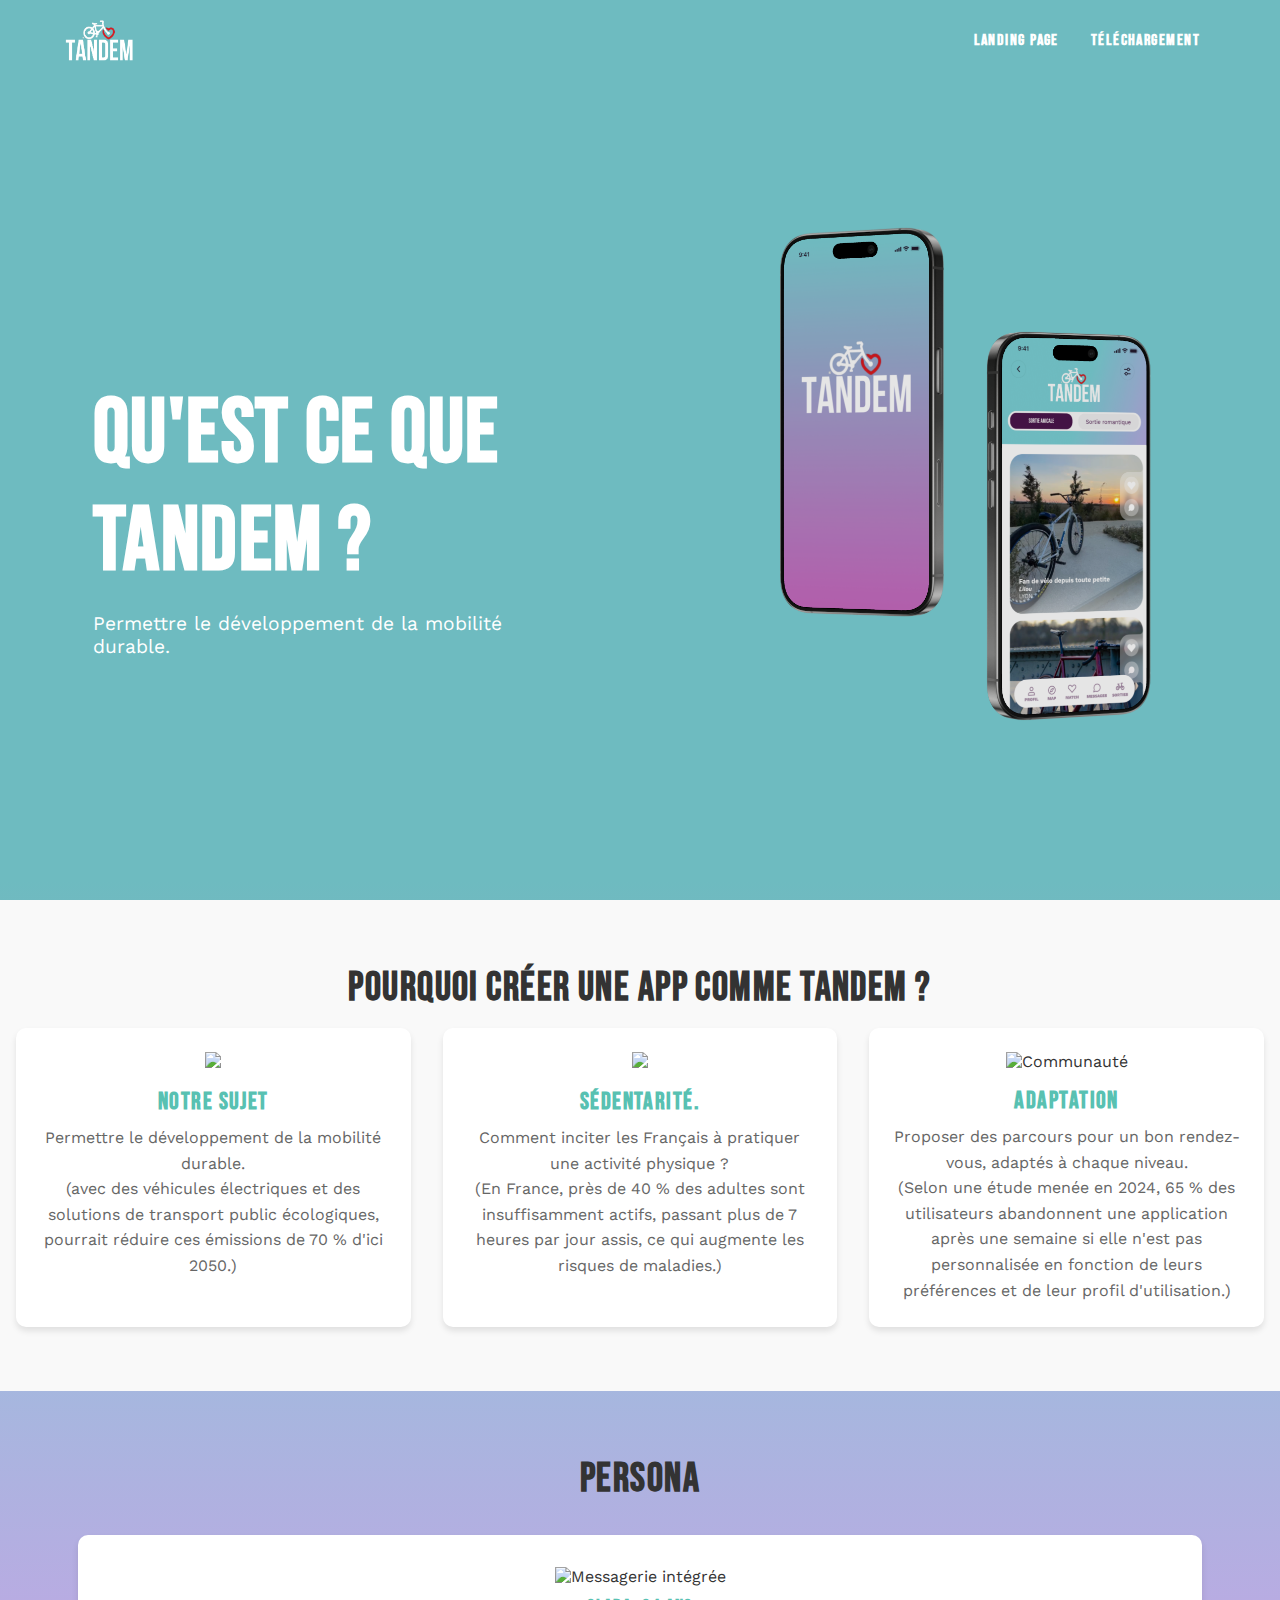
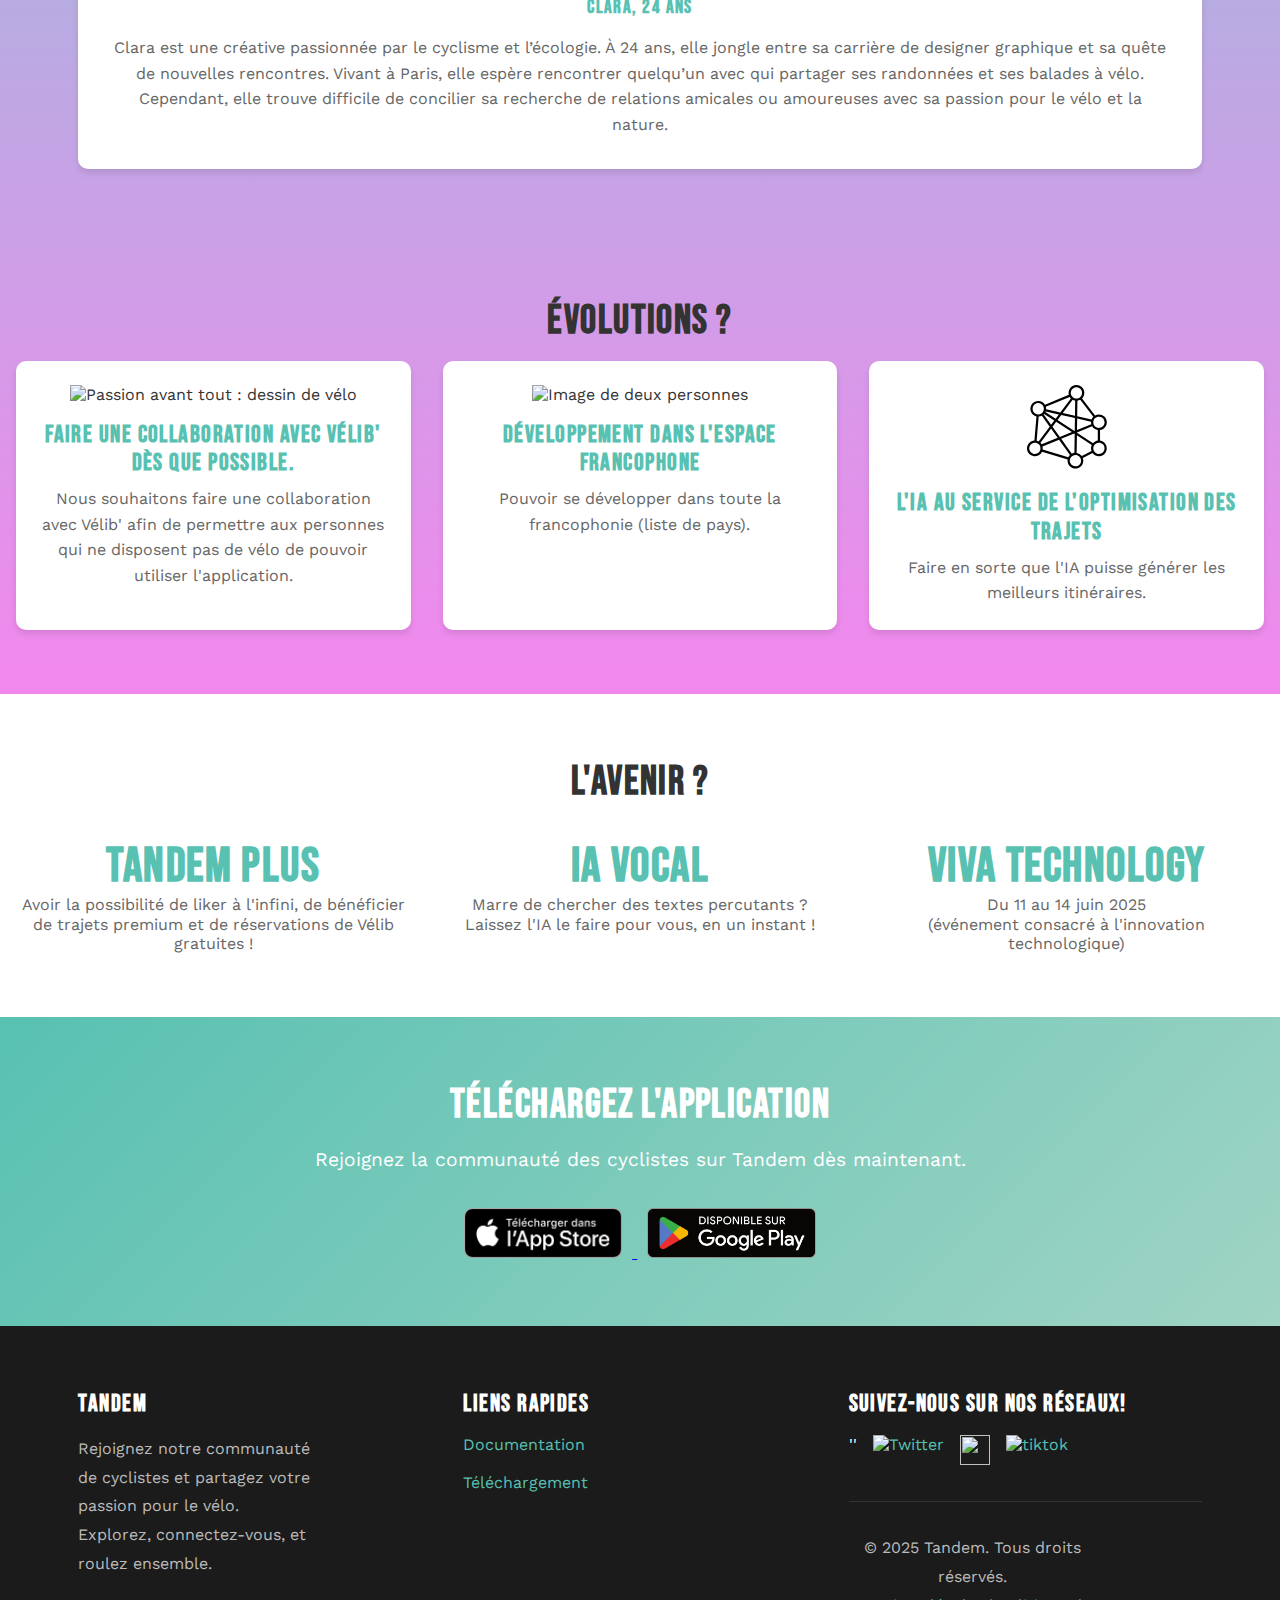
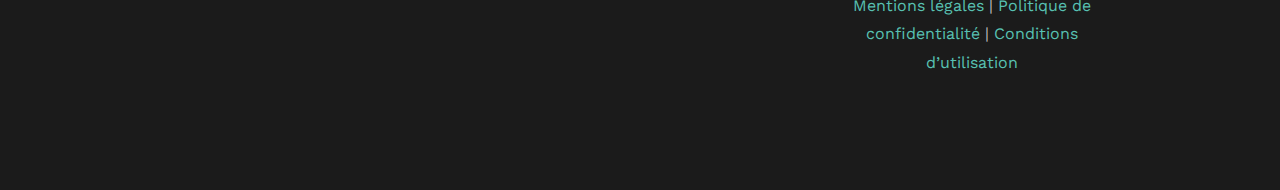
==== commit 3acf1a60: "maj" ====
--- a/doc.html
+++ b/doc.html
@@ -28,7 +28,7 @@
 
   <section id="valeurs" class="valeurs">
     <div class="conteneur">
-      <h2>Pourquoi crée une app comme Tandem ?</h2>
+      <h2>Pourquoi créer une app comme Tandem ?</h2>
       <div class="grille-valeurs">
         <div class="valeur">
           <img src="https://i.ibb.co/TDVshqd4/semaine-mobilite-2020-1-removebg-preview.png" class="Écologie">
@@ -49,32 +49,14 @@
     </div>
   </section>
   
-  
-
-
   <section id="features" class="features">
     <div class="container">
       <h2>Persona</h2>
       <div class="features-grid">
         <div class="feature-item">
-          <img src="https://i.ibb.co/d4XfVm4X/image.png"  alt="Messagerie intégrée">
+          <img src="https://media.istockphoto.com/id/1422683476/fr/photo/v%C3%A9lo-v%C3%A9lo-et-transport-vert-dune-femme-au-sourire-heureux-et-v%C3%A9lo-le-bonheur-dans-une-ville.jpg?s=612x612&w=0&k=20&c=_Cp0NvescclDc4K1qOuNaKKiFpvu_X9jDkRPyYamu_o="  alt="Messagerie intégrée">
           <h3>Clara, 24 ans</h3>
-          <li>Prénom, âge : Clara, 24 ans</li>
-
-          <li>Lieu de résidence : Paris</li>
-            
-          <li>Activité : Designer graphique, revenus moyens</li>
-            
-            <li>Statut familial : Célibataire, à la recherche</li>
-            
-              <li>Liste de hobbies et passions : Cyclisme, photographie, randonnées, concerts en plein air, événements</li>
-            
-                <li>Liste de besoins, désirs, rêves : Rencontrer quelqu’un qui partage ses passions pour le vélo et l’écologie.</li>
-
-                  <li> Liste de problèmes et frustrations : Difficulté à rencontrer des gens ayant les mêmes intérêts écologiques et sportifs.</li>
-
-                    <li> Principal problème lié au sujet : Manque de plateformes de rencontres permettant de combiner passion pour le vélo et recherche de relations amicales ou amoureuses.</il>
-        </div>
+          <p>Clara est une créative passionnée par le cyclisme et l’écologie. À 24 ans, elle jongle entre sa carrière de designer graphique et sa quête de nouvelles rencontres. Vivant à Paris, elle espère rencontrer quelqu’un avec qui partager ses randonnées et ses balades à vélo. Cependant, elle trouve difficile de concilier sa recherche de relations amicales ou amoureuses avec sa passion pour le vélo et la nature.</p>
       </div>
     </div>
   </section>
@@ -82,28 +64,22 @@
 
 <section id="pourquoi-tandem" class="pourquoi-tandem">
   <div class="conteneur">
-    <h2>évolution ?</h2>
-    <p class="intro-pourquoi">
-      Tandem vous aide à rencontrer des cyclistes qui partagent votre passion, 
-      en mettant l'accent sur vos centres d’intérêt et votre style de pratique.</p>
+    <h2>évolutions ?</h2>
     <div class="grille-pourquoi">
-      <!-- 1. Passion avant tout -->
       <div class="avantage">
-        <img src="images/noun-bicycle-37389 1.svg" alt="Passion avant tout : dessin de vélo">
-        <h3>Passion avant tout</h3>
-        <p>Rencontrez des cyclistes en fonction de vos centres d’intérêt, et non de votre apparence.</p>
+        <img src="https://upload.wikimedia.org/wikipedia/commons/5/5b/V%C3%A9lib-M%C3%A9tropole-Logo.png" alt="Passion avant tout : dessin de vélo">
+        <h3>Faire une collaboration avec Vélib' dès que possible.</h3>
+        <p>Nous souhaitons faire une collaboration avec Vélib' afin de permettre aux personnes qui ne disposent pas de vélo de pouvoir utiliser l'application.</p>
       </div>
-      <!-- 2. Pour tous les niveaux -->
       <div class="avantage">
-        <img src="images/noun-people-33177 1.svg" alt="Image de deux personnes ">
-        <h3>Pour tous les niveaux</h3>
-        <p>Que vous soyez débutant ou expert, trouvez des partenaires qui roulent à votre rythme.</p>
+        <img src="https://upload.wikimedia.org/wikipedia/commons/thumb/2/2c/Emblem_of_La_Francophonie.svg/1200px-Emblem_of_La_Francophonie.svg.png" alt="Image de deux personnes ">
+        <h3>développement dans l'espace francophone</h3>
+        <p>Pouvoir se développer dans toute la francophonie (liste de pays).</p>
       </div>
-      <!-- 3. Algorithme intelligent -->
       <div class="avantage">
         <img src="images/Vector ALGO.svg" alt="Dessin noir et blanc algorithme">
-        <h3>Recommandations intelligentes</h3>
-        <p>Un algorithme vous connecte aux cyclistes qui correspondent à vos habitudes.</p>
+        <h3>L'IA au service de l'optimisation des trajets</h3>
+        <p>Faire en sorte que l'IA puisse générer les meilleurs itinéraires.</p>
       </div>
     </div>
   </div>
@@ -169,15 +145,12 @@
         <div>
           <h4>Suivez-nous sur nos réseaux!</h4>
           
-          <div class="footer-social">
-            <a href="#"><img src="images/noun-facebook-6719933.svg" alt="Facebook"></a>
-            <a href="#"><img src="images/X.svg" alt="Twitter"></a>
-            <a href="#"><img src="images/noun-instagram-7495703.svg"></a>
-            <a href="#"><img src="images/noun-tiktok-3861486.svg" alt="tiktok></a>
+          <div class="footer-social">''
+            <a href="#"><img src="https://upload.wikimedia.org/wikipedia/commons/5/57/X_logo_2023_%28white%29.png" alt="Twitter"></a>
+            <a href="#"><img src="https://get-picto.com/wp-content/uploads/2024/01/logo-instagram-png.webp"></a>
+            <a href="#"><img src="https://www.pagetraffic.com/blog/wp-content/uploads/2022/06/new-latest-tiktok-logo-png.png" alt="tiktok"></a>
           </div>
-        </div>
-      </div>
-      <!-- Bas du footer -->
+
       <div class="footer-bottom">
         <p>&copy; 2025 Tandem. Tous droits réservés.</p>
         <p>
--- a/doc.css
+++ b/doc.css
@@ -4,7 +4,7 @@
 .hero {
   position: relative;
   height: 100vh;
-  background: url('images/VELO-EN-COUPLE.jpg') no-repeat center center/cover;
+  background: url('https://images.unsplash.com/photo-1730298756153-a036f709b2a1?fm=jpg&q=60&w=3000&ixlib=rb-4.0.3&ixid=M3wxMjA3fDB8MHxwaG90by1wYWdlfHx8fGVufDB8fHx8fA%3D%3D') no-repeat center center/cover;
   color: white;
   display: flex;
   justify-content: center;
@@ -19,7 +19,7 @@
   left: 0;
   width: 100%;
   height: 100%;
-  background: rgba(0, 0, 0, 0.4);
+  background: rgba(0, 0, 0, 0.1);
   z-index: 1;
 }
 
@@ -34,7 +34,7 @@
 }
 
 .hero h2 {
-  font-size: 3rem;
+  font-size: 90px;
   margin-bottom: 1rem;
   animation-delay: 0.3s;
   padding-right: 500px;
@@ -438,12 +438,6 @@
   line-height: 1.6;
 }
 
-.btn-group {
-  display: flex;
-  justify-content: flex-start;
-  gap: 1rem; /* Espacement entre les boutons */
-}
-
 .btn-secondary {
   display: inline-block;
   padding: 0.8rem 2rem;
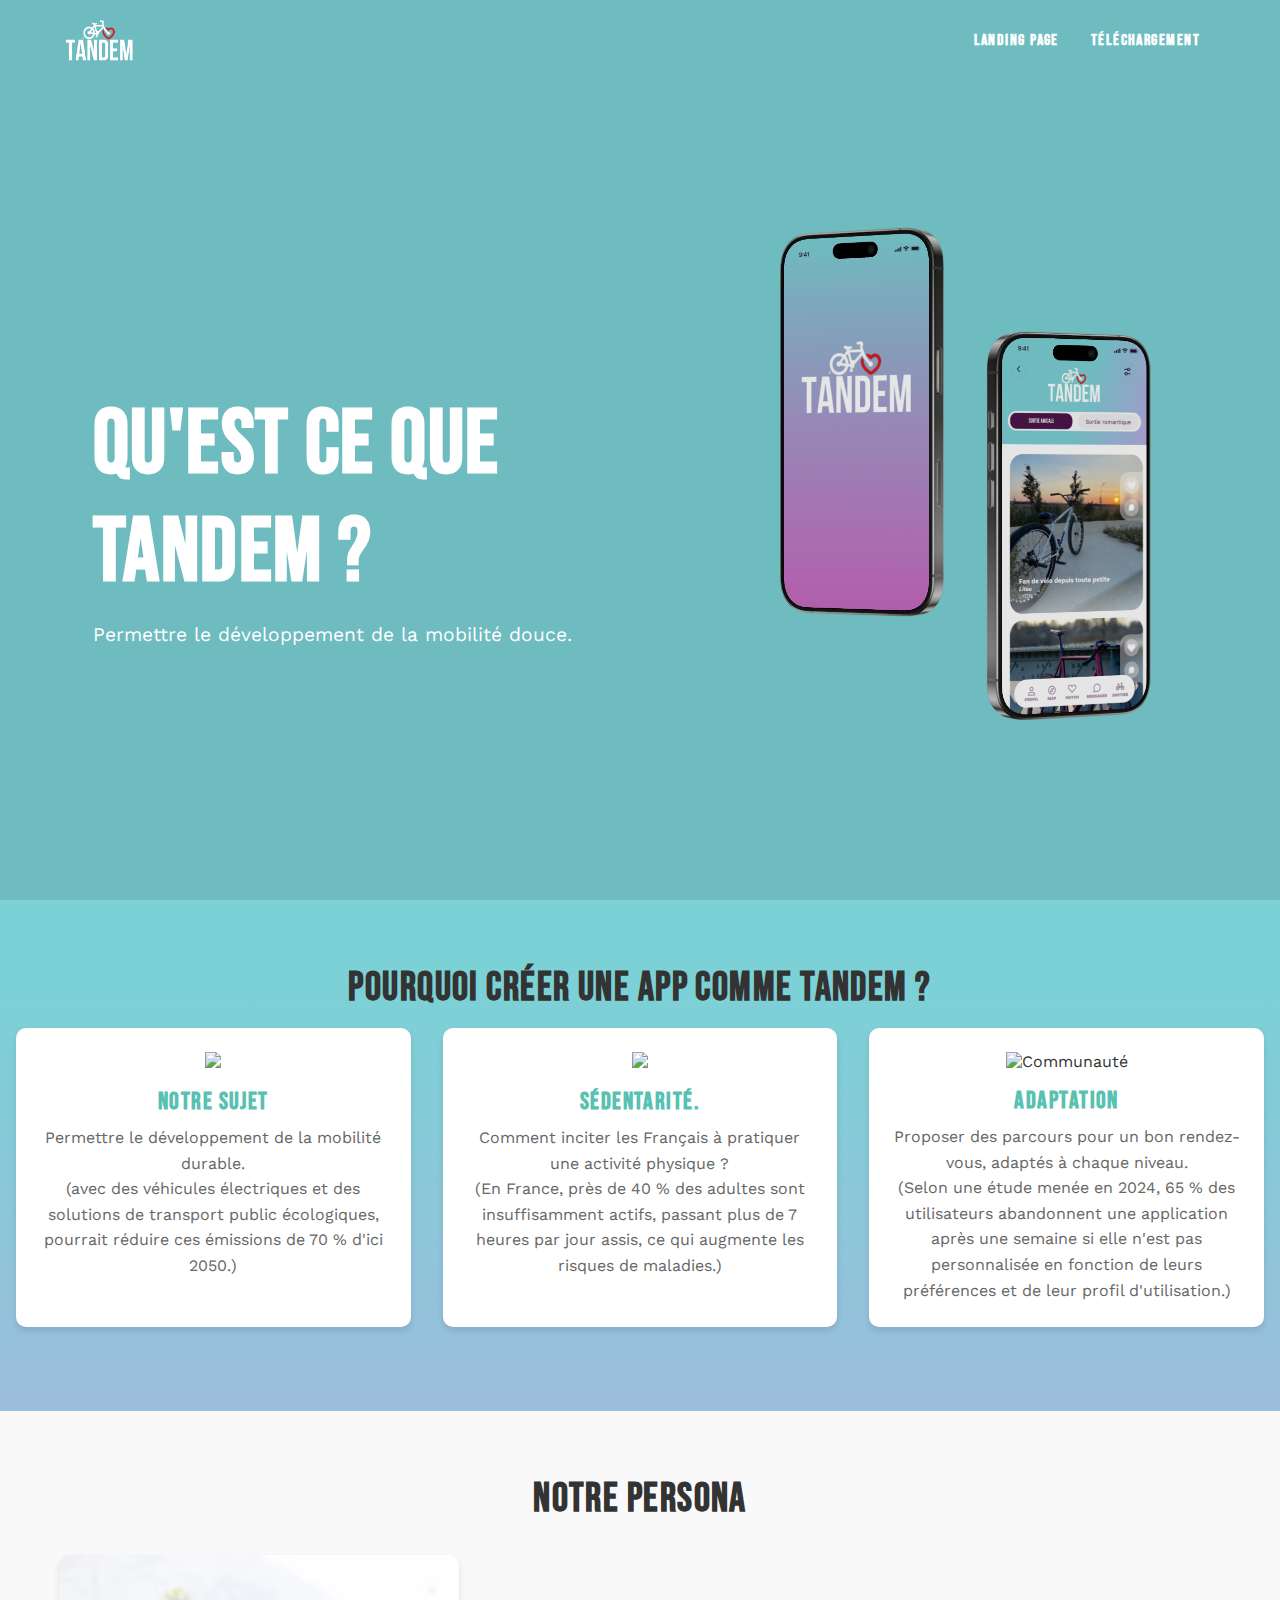
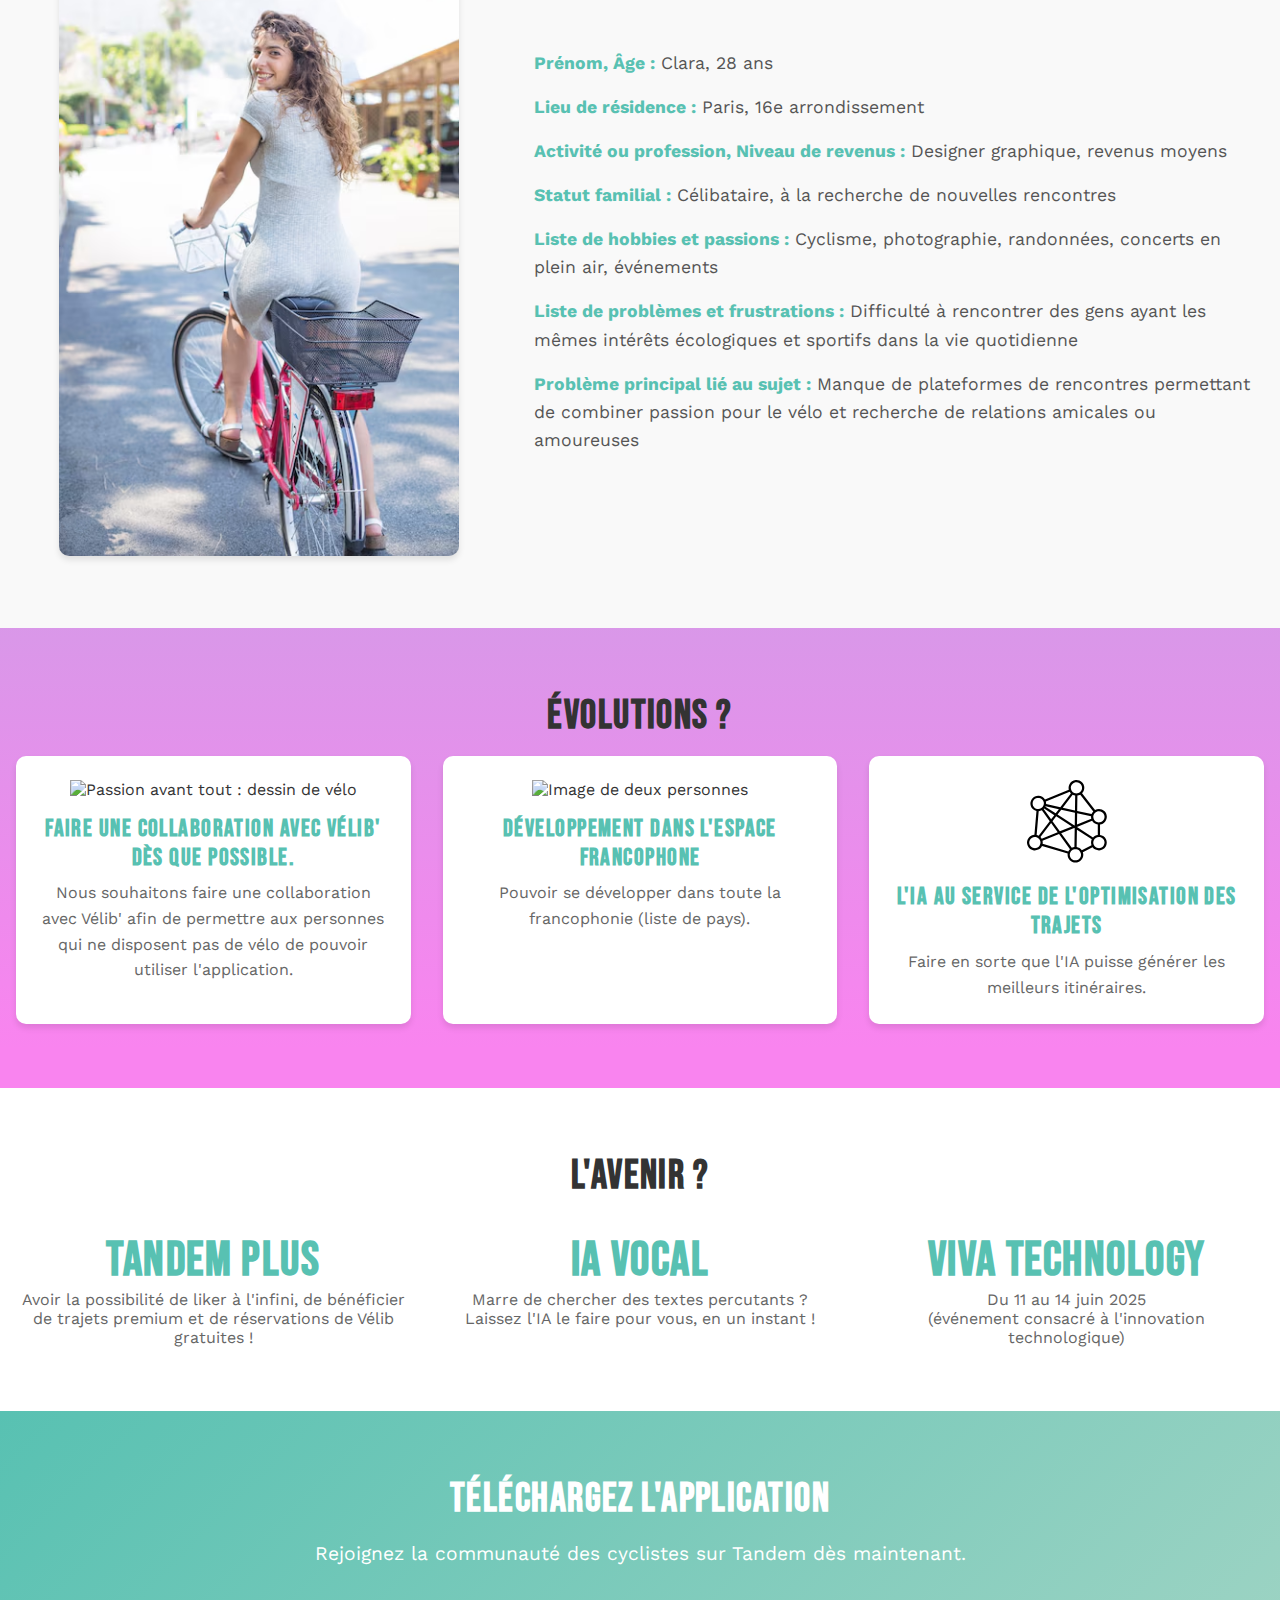
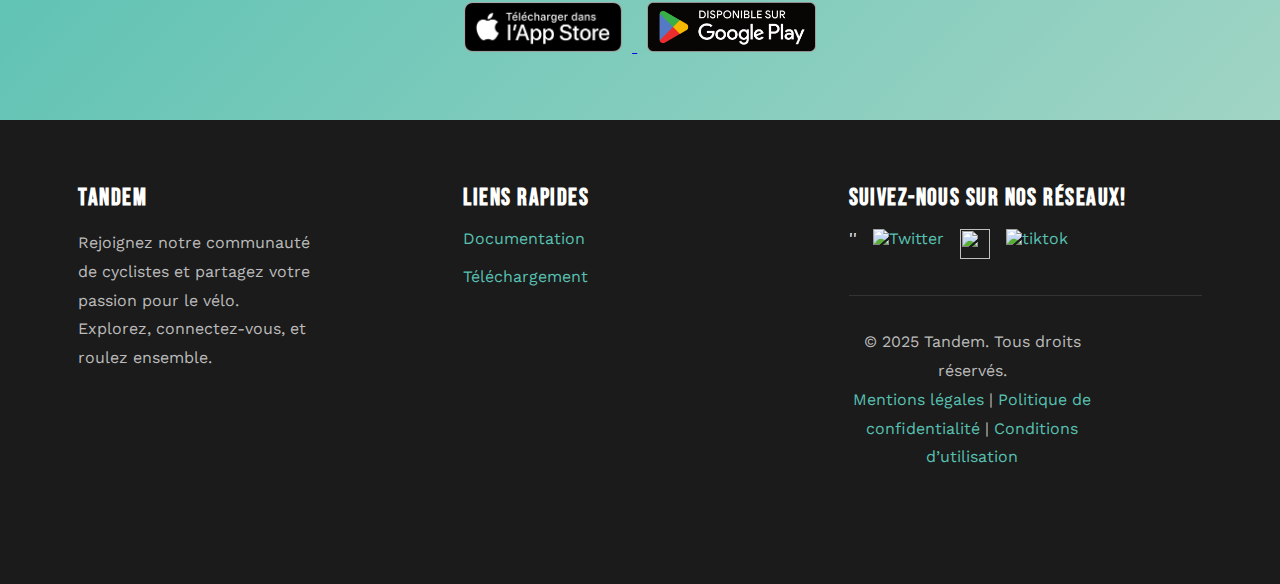
==== commit 9efdd7df: "maj" ====
--- a/doc.html
+++ b/doc.html
@@ -23,8 +23,10 @@
     <div class="container">
       <div class="left">
       <h2>qu'est ce que tandem ?</h2>
-      <p class="hero-subtitle">Permettre le développement de la mobilité durable.</p>
+      <p class="hero-subtitle">Permettre le développement de la mobilité douce.</p>
   </section>
+
+  
 
   <section id="valeurs" class="valeurs">
     <div class="conteneur">
@@ -49,17 +51,32 @@
     </div>
   </section>
   
-  <section id="features" class="features">
-    <div class="container">
-      <h2>Persona</h2>
-      <div class="features-grid">
-        <div class="feature-item">
-          <img src="https://media.istockphoto.com/id/1422683476/fr/photo/v%C3%A9lo-v%C3%A9lo-et-transport-vert-dune-femme-au-sourire-heureux-et-v%C3%A9lo-le-bonheur-dans-une-ville.jpg?s=612x612&w=0&k=20&c=_Cp0NvescclDc4K1qOuNaKKiFpvu_X9jDkRPyYamu_o="  alt="Messagerie intégrée">
-          <h3>Clara, 24 ans</h3>
-          <p>Clara est une créative passionnée par le cyclisme et l’écologie. À 24 ans, elle jongle entre sa carrière de designer graphique et sa quête de nouvelles rencontres. Vivant à Paris, elle espère rencontrer quelqu’un avec qui partager ses randonnées et ses balades à vélo. Cependant, elle trouve difficile de concilier sa recherche de relations amicales ou amoureuses avec sa passion pour le vélo et la nature.</p>
+
+
+  <section id="persona" class="section persona">
+    <div class="conteneur">
+      <h2>Notre Persona</h2>
+      <div class="contenu-persona">
+        <!-- Image du persona -->
+        <div class="image-persona">
+          <img src="images\image.png" alt="Clara, notre persona">
+        </div>
+        <!-- Description détaillée -->
+        <div class="description-persona">
+          <ul>
+            <li><strong>Prénom, Âge :</strong> Clara, 28 ans</li>
+            <li><strong>Lieu de résidence :</strong> Paris, 16e arrondissement</li>
+            <li><strong>Activité ou profession, Niveau de revenus :</strong> Designer graphique, revenus moyens</li>
+            <li><strong>Statut familial :</strong> Célibataire, à la recherche de nouvelles rencontres</li>
+            <li><strong>Liste de hobbies et passions :</strong> Cyclisme, photographie, randonnées, concerts en plein air, événements</li>
+            <li><strong>Liste de problèmes et frustrations :</strong> Difficulté à rencontrer des gens ayant les mêmes intérêts écologiques et sportifs dans la vie quotidienne</li>
+            <li><strong>Problème principal lié au sujet :</strong> Manque de plateformes de rencontres permettant de combiner passion pour le vélo et recherche de relations amicales ou amoureuses</li>
+          </ul>
+        </div>
       </div>
     </div>
   </section>
+  
 
 
 <section id="pourquoi-tandem" class="pourquoi-tandem">
@@ -84,6 +101,8 @@
     </div>
   </div>
 </section>
+
+
 
 <section id="statistiques" class="statistiques">
   <div class="conteneur">
@@ -132,7 +151,6 @@
           <br>
           Explorez, connectez-vous, et roulez ensemble.</p>
         </div>
-        <!-- Bloc liens rapides -->
         <div>
           <h4>Liens rapides</h4>
           <ul>
--- a/doc.css
+++ b/doc.css
@@ -138,7 +138,6 @@
 /* SECTION NOS VALEURS */
 .valeurs {
   padding: 4rem 1rem;
-  background: #f9f9f9;
   text-align: center;
 }
 
@@ -458,8 +457,60 @@
   box-shadow: 0 6px 12px rgba(0, 0, 0, 0.15); /* Ombre renforcée */
 }
 
-
-
-
-
-
+/* SECTION PERSONA */
+.persona {
+  padding: 4rem 1rem;
+  background: #f9f9f9;
+  text-align: center;
+}
+
+.persona h2 {
+  font-size: 2.5rem;
+  margin-bottom: 2rem;
+  color: #333;
+}
+
+/* Contenu principal : grille avec image et description */
+.contenu-persona {
+  display: grid;
+  grid-template-columns: 1fr 1.5fr;
+  gap: 2rem;
+  align-items: center;
+}
+
+.image-persona img {
+  width: 100%;
+  max-width: 400px;
+  border-radius: 10px;
+  box-shadow: 0 4px 6px rgba(0, 0, 0, 0.1);
+}
+
+.description-persona ul {
+  list-style: none;
+  padding: 0;
+  text-align: left;
+}
+
+.description-persona ul li {
+  margin-bottom: 1rem;
+  font-size: 1.1rem;
+  color: #555;
+  line-height: 1.6;
+}
+
+.description-persona ul li strong {
+  color: #58C1B2;
+  font-weight: bold;
+}
+
+/* Responsive : affichage en colonne sur petits écrans */
+@media (max-width: 768px) {
+  .contenu-persona {
+    grid-template-columns: 1fr;
+    text-align: center;
+  }
+
+  .description-persona ul {
+    text-align: center;
+  }
+}
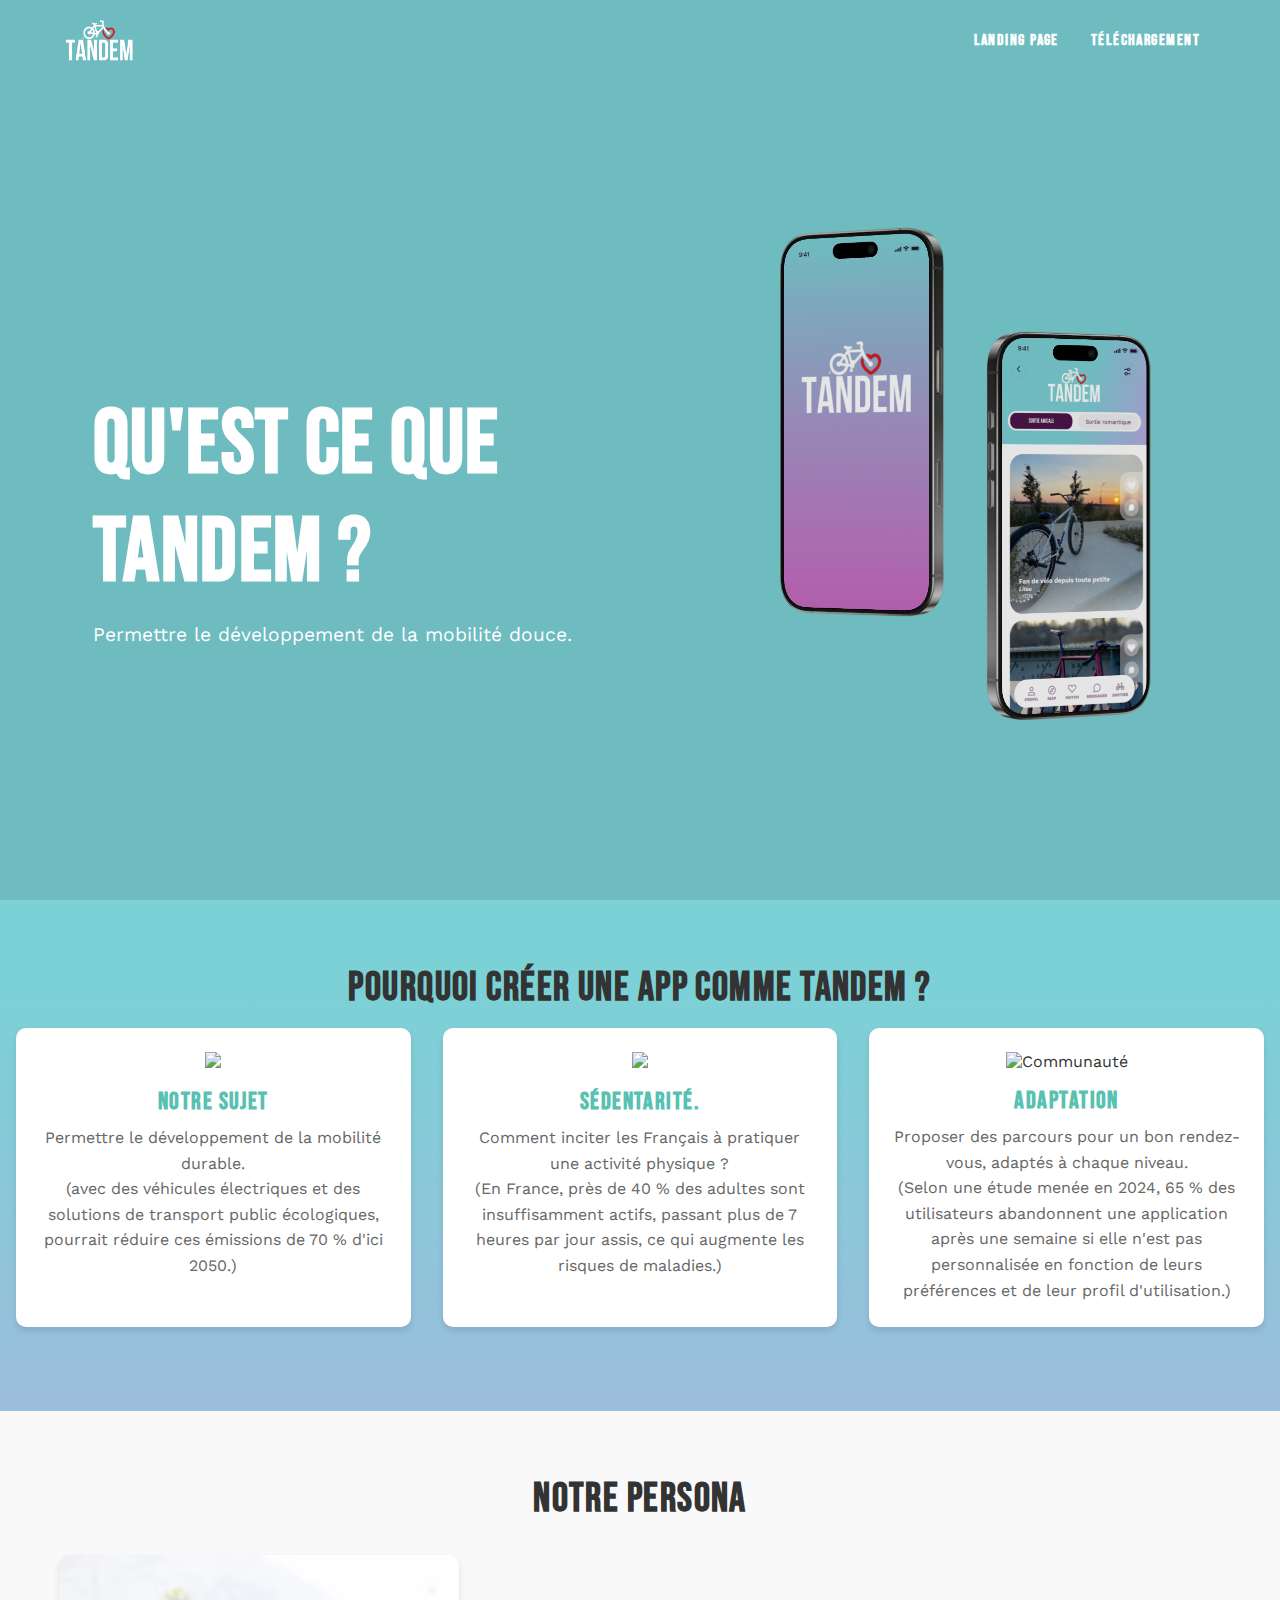
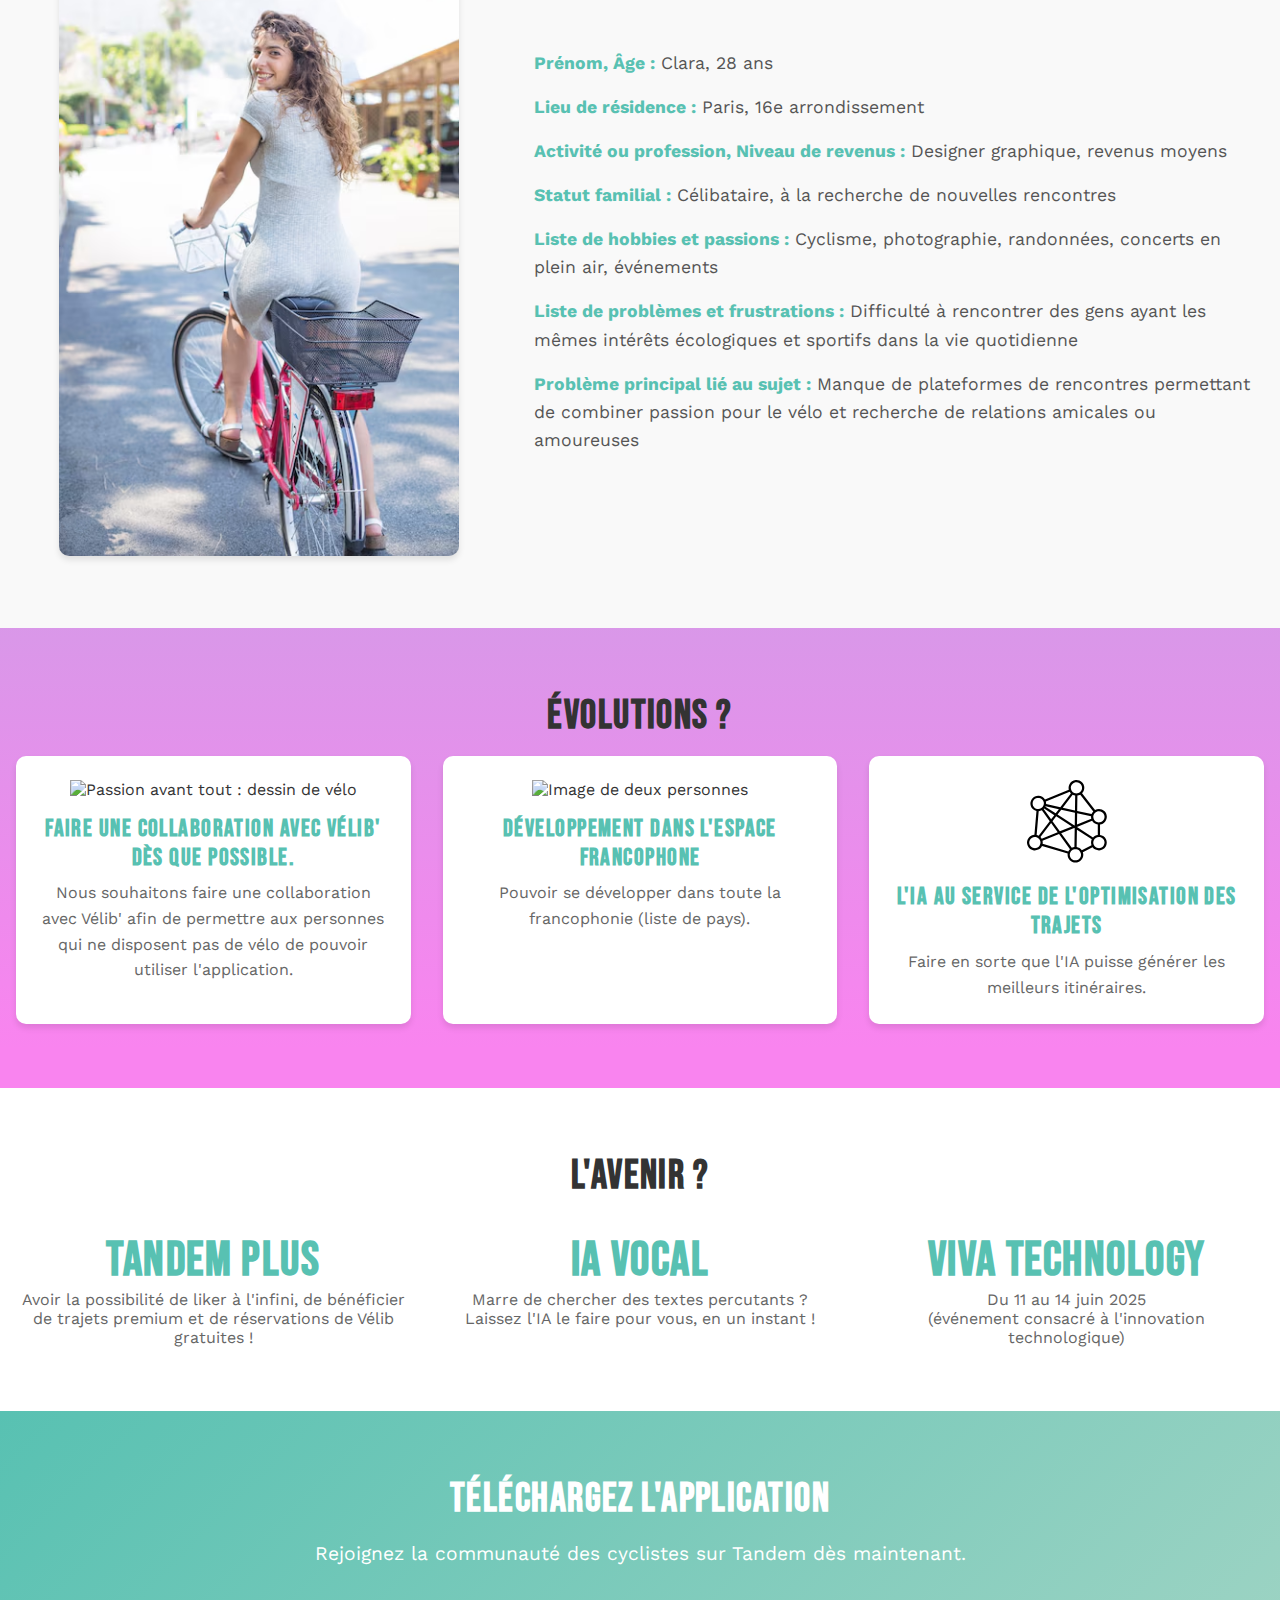
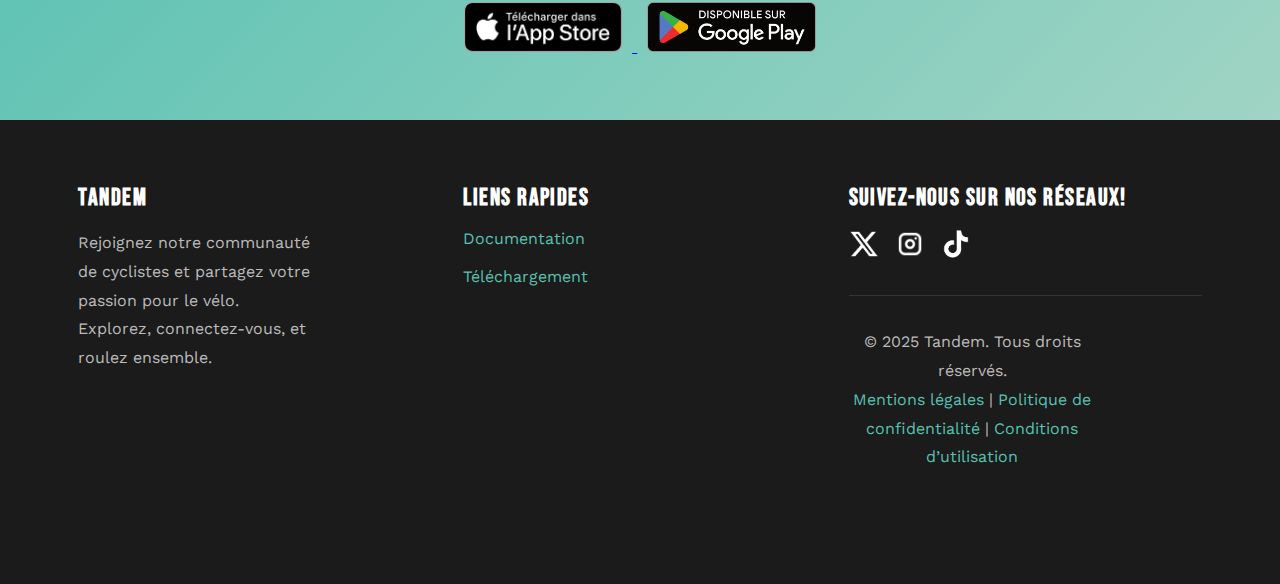
==== commit 7491c6d2: "J7" ====
--- a/doc.html
+++ b/doc.html
@@ -163,10 +163,10 @@
         <div>
           <h4>Suivez-nous sur nos réseaux!</h4>
           
-          <div class="footer-social">''
-            <a href="#"><img src="https://upload.wikimedia.org/wikipedia/commons/5/57/X_logo_2023_%28white%29.png" alt="Twitter"></a>
-            <a href="#"><img src="https://get-picto.com/wp-content/uploads/2024/01/logo-instagram-png.webp"></a>
-            <a href="#"><img src="https://www.pagetraffic.com/blog/wp-content/uploads/2022/06/new-latest-tiktok-logo-png.png" alt="tiktok"></a>
+          <div class="footer-social">
+            <a href="#"><img src="images\0458B0D6-BBA8-4F56-BE73-EC187CDA0CBF.png" alt="Twitter"></a>
+            <a href="#"><img src="images\7CEAEB13-B4FE-4C6B-AC15-C670BA9AE6ED (1).png"></a>
+            <a href="#"><img src="images\DA17397E-DB7E-459A-95E3-7B8B42926E38.png" alt="tiktok"></a>
           </div>
 
       <div class="footer-bottom">
